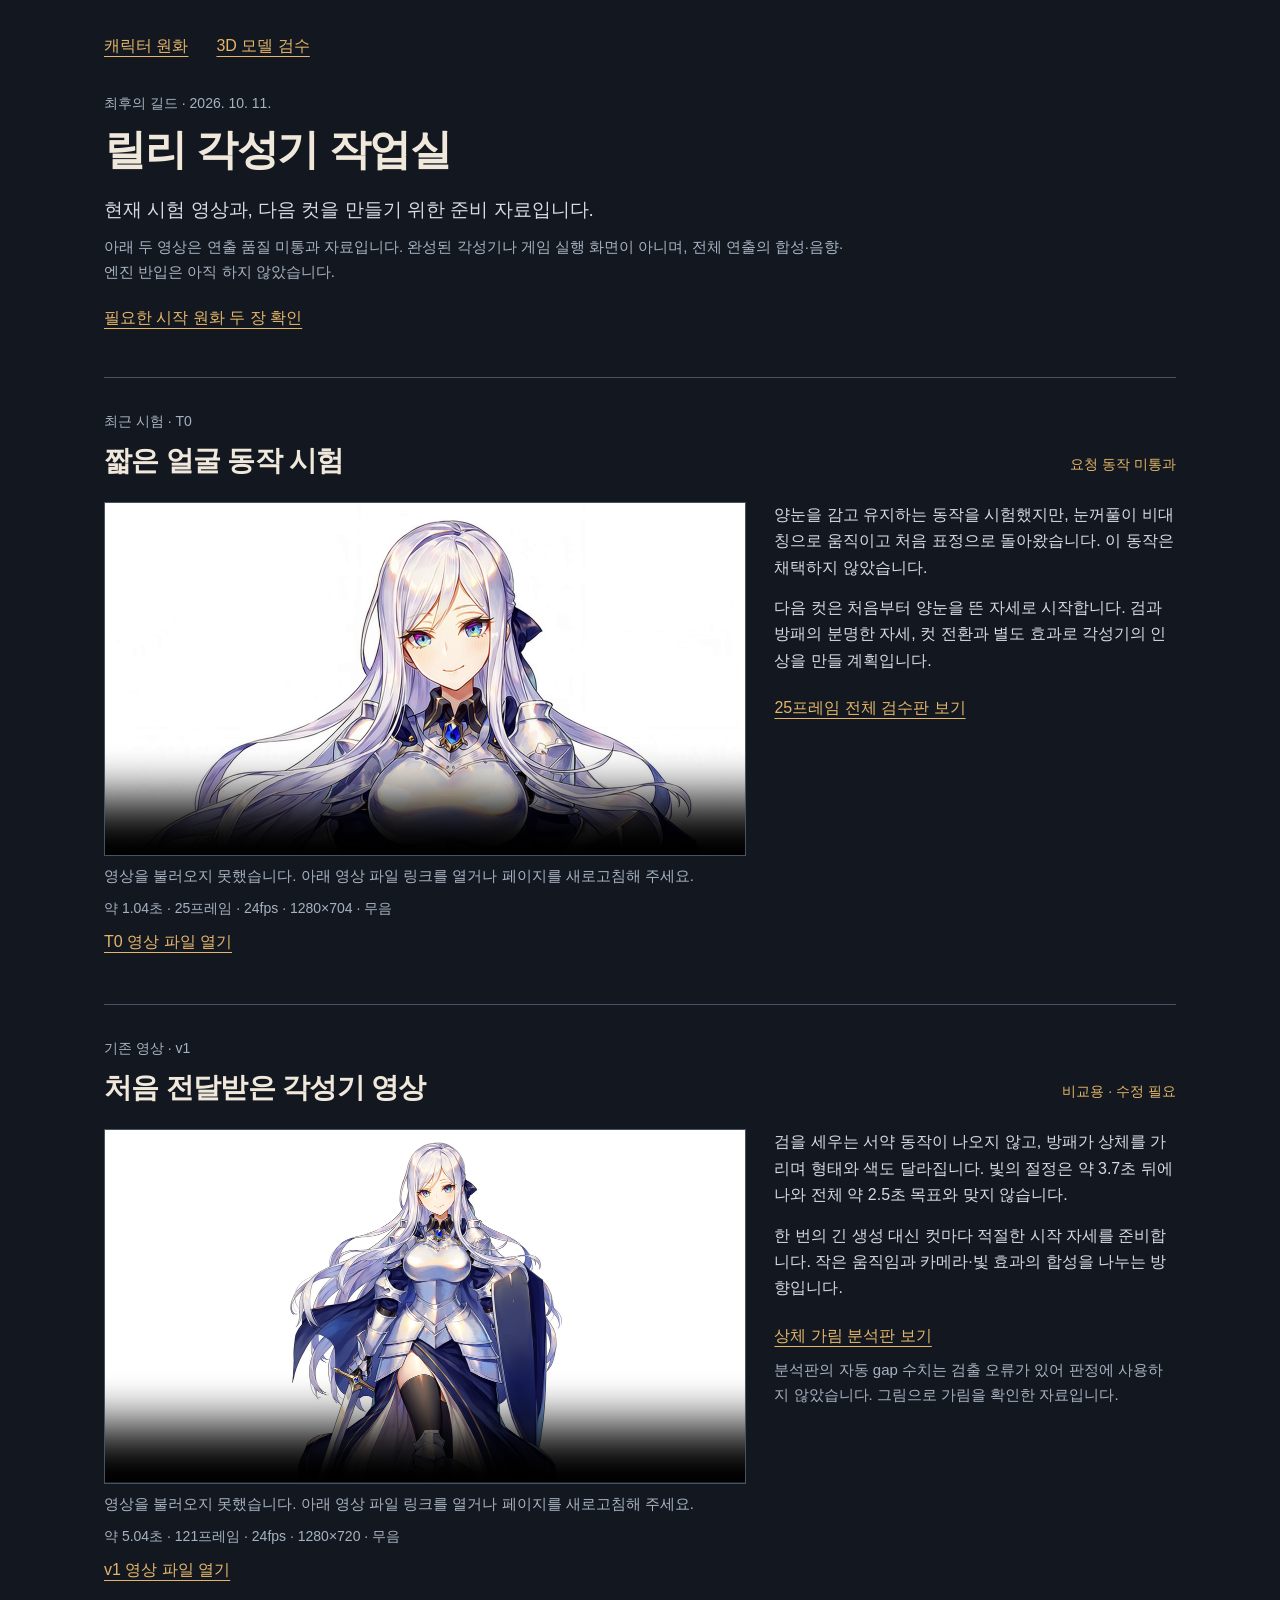
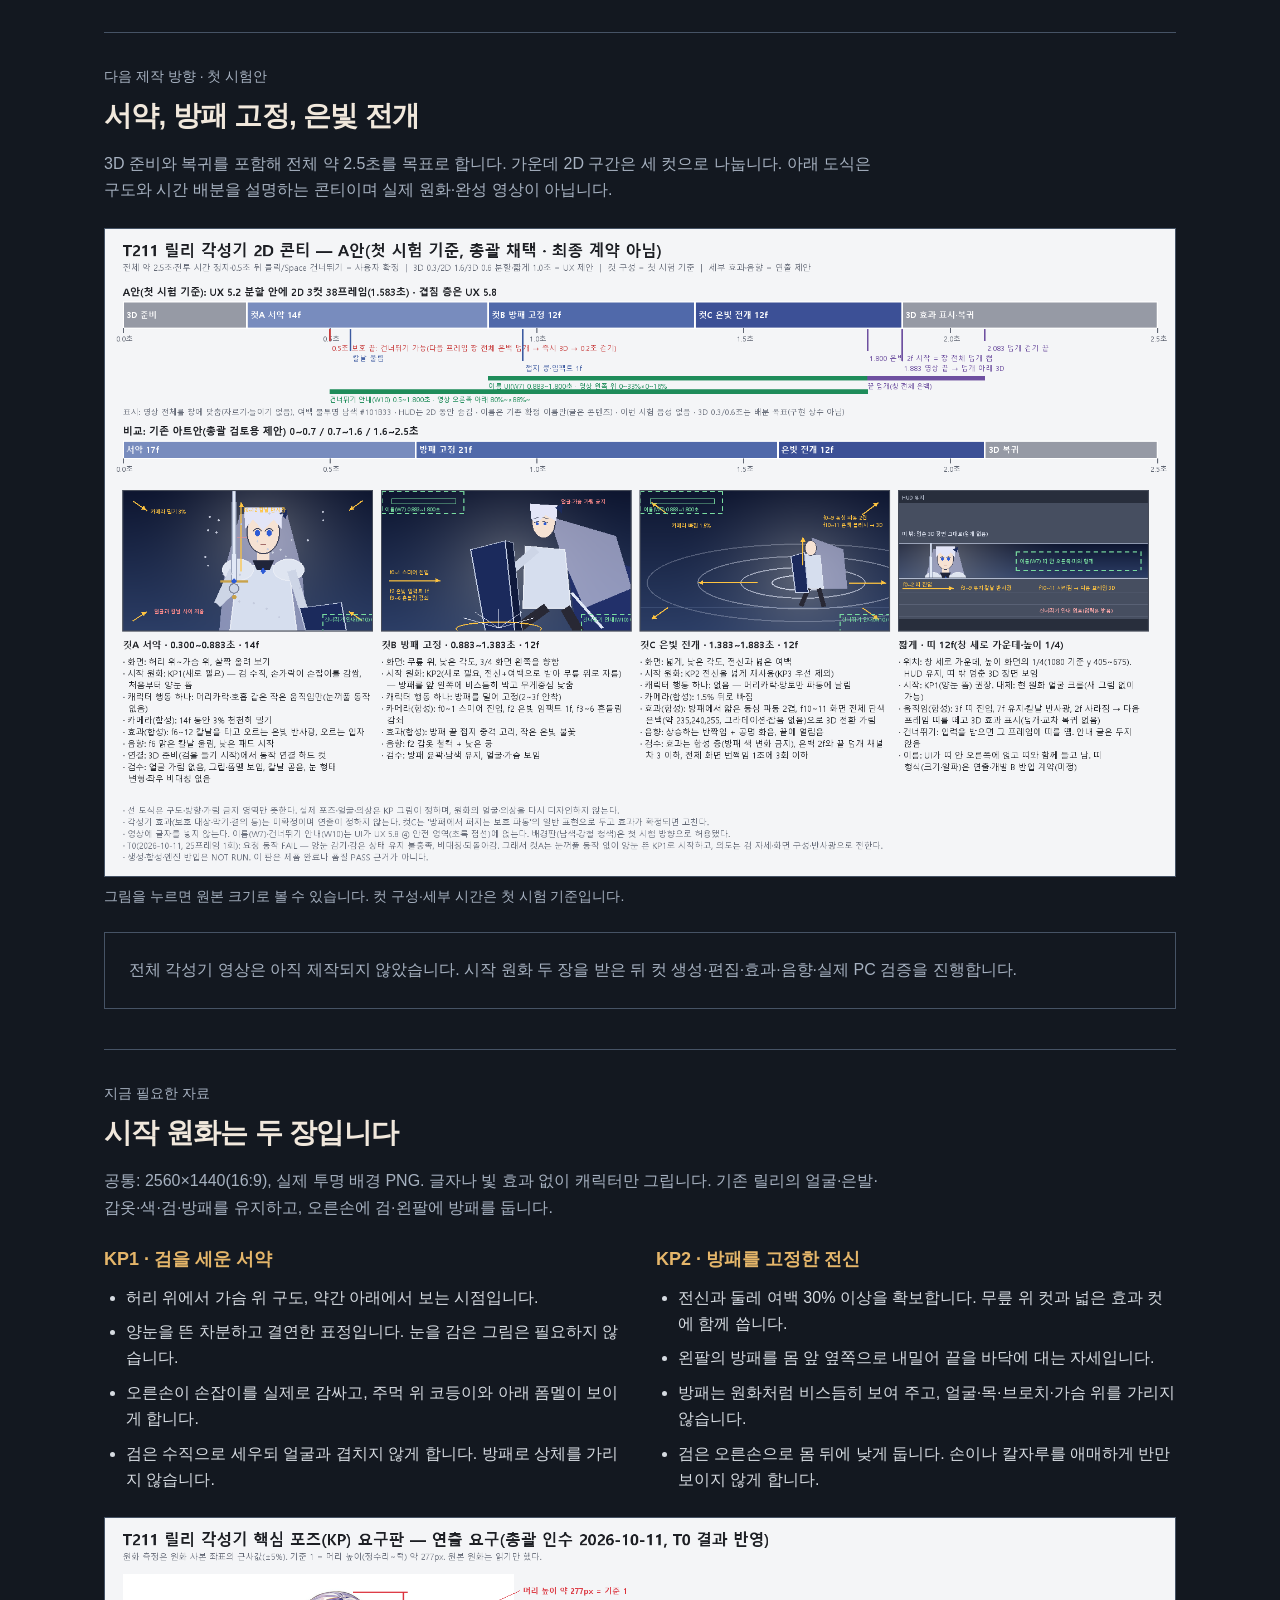
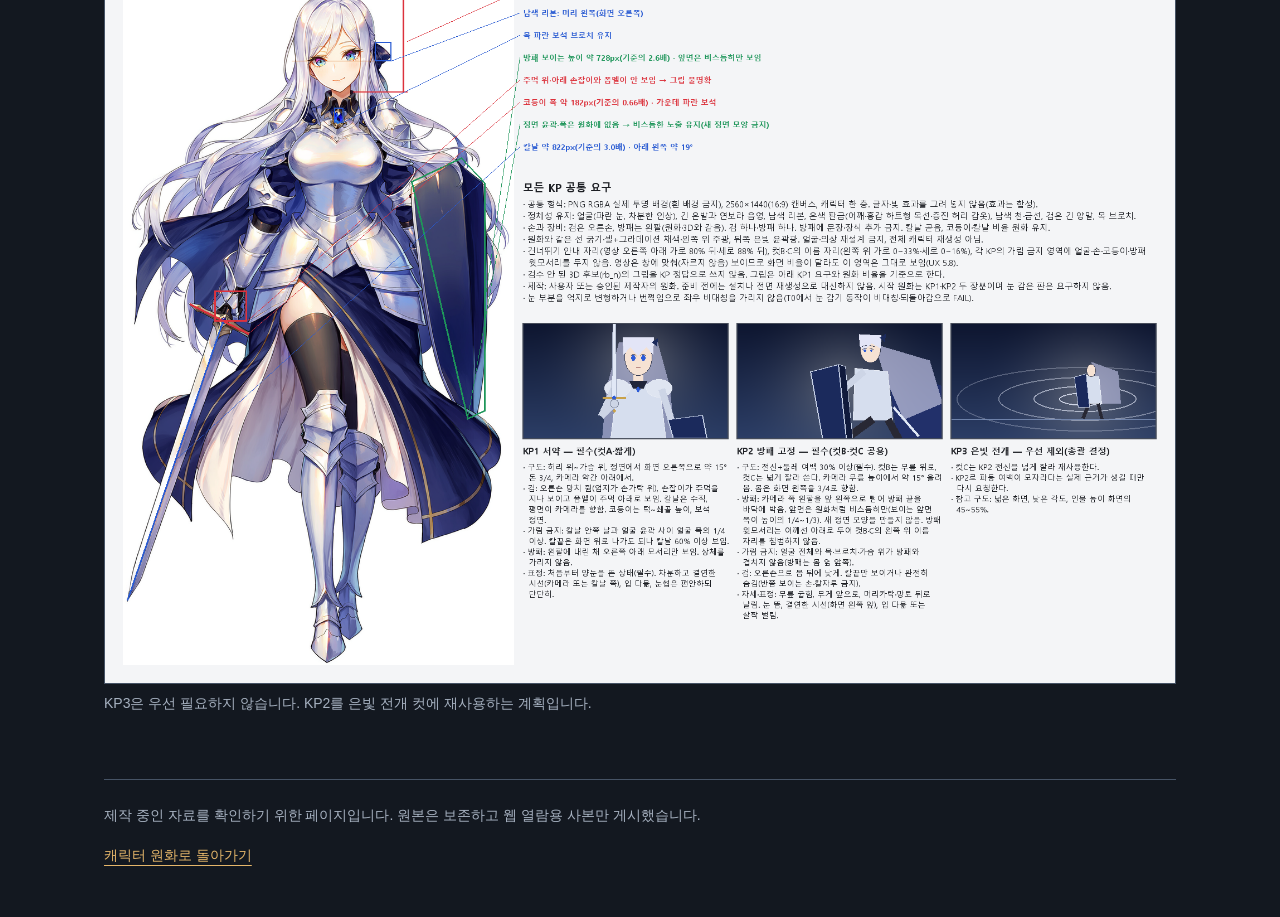
==== cinematics/index.html @ bfe026e0 "feat: 릴리 각성기 작업 영상과 제작 자료 공개" ====
<!doctype html>
<html lang="ko">
<head>
  <meta charset="utf-8">
  <meta name="viewport" content="width=device-width, initial-scale=1">
  <meta name="description" content="릴리 각성기 시험 영상, 3컷 콘티와 다음 제작에 필요한 원화 두 장을 확인합니다. 완성된 게임 연출은 아닙니다.">
  <meta name="theme-color" content="#131820">
  <title>릴리 각성기 작업실 | 최후의 길드</title>
  <link rel="icon" href="data:,">
  <link rel="stylesheet" href="../models/review.css">
  <link rel="stylesheet" href="cinematics.css">
  <script src="cinematics.js" defer></script>
</head>
<body>
  <a class="skip-link" href="#main">연출 작업물로 바로 가기</a>
  <div class="wrap">
    <header class="page-header">
      <nav class="page-nav" aria-label="갤러리 이동"><a href="../">캐릭터 원화</a><a href="../models/">3D 모델 검수</a></nav>
      <p class="eyebrow">최후의 길드 · 2026. 10. 11.</p>
      <h1>릴리 각성기 작업실</h1>
      <p class="intro">현재 시험 영상과, 다음 컷을 만들기 위한 준비 자료입니다.</p>
      <p class="note">아래 두 영상은 연출 품질 미통과 자료입니다. 완성된 각성기나 게임 실행 화면이 아니며, 전체 연출의 합성·음향·엔진 반입은 아직 하지 않았습니다.</p>
      <a class="section-link" href="#requirements">필요한 시작 원화 두 장 확인</a>
    </header>
    <main id="main">
      <section class="work-section" aria-labelledby="t0-title">
        <div class="section-heading"><div><p class="eyebrow">최근 시험 · T0</p><h2 id="t0-title">짧은 얼굴 동작 시험</h2></div><p class="status">요청 동작 미통과</p></div>
        <div class="video-row">
          <figure class="video-figure">
            <video controls playsinline preload="metadata" poster="media/t0-poster.png" src="media/t0.mp4" width="1280" height="704" aria-label="릴리 T0 얼굴 동작 시험 영상" aria-describedby="t0-description" tabindex="0"></video>
            <p class="media-status note" role="status">영상 정보를 불러오는 중입니다.</p>
            <figcaption>약 1.04초 · 25프레임 · 24fps · 1280×704 · 무음</figcaption>
            <a class="file-link" href="media/t0.mp4">T0 영상 파일 열기</a>
          </figure>
          <div class="video-notes" id="t0-description">
            <p>양눈을 감고 유지하는 동작을 시험했지만, 눈꺼풀이 비대칭으로 움직이고 처음 표정으로 돌아왔습니다. 이 동작은 채택하지 않았습니다.</p>
            <p>다음 컷은 처음부터 양눈을 뜬 자세로 시작합니다. 검과 방패의 분명한 자세, 컷 전환과 별도 효과로 각성기의 인상을 만들 계획입니다.</p>
            <a class="file-link" href="media/t0-frames.png">25프레임 전체 검수판 보기</a>
          </div>
        </div>
      </section>
      <section class="work-section" aria-labelledby="v1-title">
        <div class="section-heading"><div><p class="eyebrow">기존 영상 · v1</p><h2 id="v1-title">처음 전달받은 각성기 영상</h2></div><p class="status">비교용 · 수정 필요</p></div>
        <div class="video-row">
          <figure class="video-figure">
            <video controls playsinline preload="metadata" poster="media/v1-poster.png" src="media/v1.mp4" width="1280" height="720" aria-label="릴리 v1 각성기 비교 영상" aria-describedby="v1-description" tabindex="0"></video>
            <p class="media-status note" role="status">영상 정보를 불러오는 중입니다.</p>
            <figcaption>약 5.04초 · 121프레임 · 24fps · 1280×720 · 무음</figcaption>
            <a class="file-link" href="media/v1.mp4">v1 영상 파일 열기</a>
          </figure>
          <div class="video-notes" id="v1-description">
            <p>검을 세우는 서약 동작이 나오지 않고, 방패가 상체를 가리며 형태와 색도 달라집니다. 빛의 절정은 약 3.7초 뒤에 나와 전체 약 2.5초 목표와 맞지 않습니다.</p>
            <p>한 번의 긴 생성 대신 컷마다 적절한 시작 자세를 준비합니다. 작은 움직임과 카메라·빛 효과의 합성을 나누는 방향입니다.</p>
            <a class="file-link" href="media/v1-analysis.png">상체 가림 분석판 보기</a>
            <p class="note">분석판의 자동 gap 수치는 검출 오류가 있어 판정에 사용하지 않았습니다. 그림으로 가림을 확인한 자료입니다.</p>
          </div>
        </div>
      </section>
      <section class="work-section" aria-labelledby="storyboard-title">
        <p class="eyebrow">다음 제작 방향 · 첫 시험안</p><h2 id="storyboard-title">서약, 방패 고정, 은빛 전개</h2>
        <p class="description">3D 준비와 복귀를 포함해 전체 약 2.5초를 목표로 합니다. 가운데 2D 구간은 세 컷으로 나눕니다. 아래 도식은 구도와 시간 배분을 설명하는 콘티이며 실제 원화·완성 영상이 아닙니다.</p>
        <figure class="board-figure"><a class="render-link" href="media/storyboard.png" aria-label="릴리 각성기 콘티판 원본 크기로 보기"><img src="media/storyboard.png" width="1920" height="1162" alt="서약, 방패 고정, 은빛 전개와 3D 복귀의 시간 배분을 설명하는 콘티판" loading="lazy" decoding="async"><span class="image-status" role="status">콘티판을 불러오는 중입니다.</span></a><figcaption>그림을 누르면 원본 크기로 볼 수 있습니다. 컷 구성·세부 시간은 첫 시험 기준입니다.</figcaption></figure>
        <p class="empty-state">전체 각성기 영상은 아직 제작되지 않았습니다. 시작 원화 두 장을 받은 뒤 컷 생성·편집·효과·음향·실제 PC 검증을 진행합니다.</p>
      </section>
      <section class="work-section" id="requirements" aria-labelledby="requirements-title">
        <p class="eyebrow">지금 필요한 자료</p><h2 id="requirements-title">시작 원화는 두 장입니다</h2>
        <p class="description">공통: 2560×1440(16:9), 실제 투명 배경 PNG. 글자나 빛 효과 없이 캐릭터만 그립니다. 기존 릴리의 얼굴·은발·갑옷·색·검·방패를 유지하고, 오른손에 검·왼팔에 방패를 둡니다.</p>
        <div class="pose-requirements">
          <div><h3>KP1 · 검을 세운 서약</h3><ul><li>허리 위에서 가슴 위 구도, 약간 아래에서 보는 시점입니다.</li><li>양눈을 뜬 차분하고 결연한 표정입니다. 눈을 감은 그림은 필요하지 않습니다.</li><li>오른손이 손잡이를 실제로 감싸고, 주먹 위 코등이와 아래 폼멜이 보이게 합니다.</li><li>검은 수직으로 세우되 얼굴과 겹치지 않게 합니다. 방패로 상체를 가리지 않습니다.</li></ul></div>
          <div><h3>KP2 · 방패를 고정한 전신</h3><ul><li>전신과 둘레 여백 30% 이상을 확보합니다. 무릎 위 컷과 넓은 효과 컷에 함께 씁니다.</li><li>왼팔의 방패를 몸 앞 옆쪽으로 내밀어 끝을 바닥에 대는 자세입니다.</li><li>방패는 원화처럼 비스듬히 보여 주고, 얼굴·목·브로치·가슴 위를 가리지 않습니다.</li><li>검은 오른손으로 몸 뒤에 낮게 둡니다. 손이나 칼자루를 애매하게 반만 보이지 않게 합니다.</li></ul></div>
        </div>
        <figure class="board-figure"><a class="render-link" href="media/key-poses.png" aria-label="릴리 시작 원화 두 장의 요구판 원본 크기로 보기"><img src="media/key-poses.png" width="1920" height="1372" alt="릴리 원화의 얼굴과 장비 유지 기준, 서약 자세와 방패 고정 자세의 상세 제작 요구판" loading="lazy" decoding="async"><span class="image-status" role="status">원화 요구판을 불러오는 중입니다.</span></a><figcaption>KP3은 우선 필요하지 않습니다. KP2를 은빛 전개 컷에 재사용하는 계획입니다.</figcaption></figure>
      </section>
    </main>
    <footer><p>제작 중인 자료를 확인하기 위한 페이지입니다. 원본은 보존하고 웹 열람용 사본만 게시했습니다.</p><a href="../">캐릭터 원화로 돌아가기</a></footer>
  </div>
  <noscript><style>.image-status,.media-status{display:none!important}</style><p class="wrap">영상의 기본 재생 조작과 그림 링크는 자바스크립트 없이 사용할 수 있습니다.</p></noscript>
</body>
</html>
---- models/review.css ----
:root {
  color-scheme: dark;
  background: #131820;
  color: #d6dbe1;
  font: 16px/1.65 -apple-system, BlinkMacSystemFont, "Malgun Gothic", sans-serif;
  --muted: #a7b2c1;
  --accent: #e5b66a;
  --line: #465365;
}
* { box-sizing: border-box; }
body { margin: 0; }
[hidden] { display: none !important; }
a { color: var(--accent); text-underline-offset: 5px; }
a:hover { color: #f6d5a2; }
a:focus-visible, button:focus-visible {
  outline: 3px solid var(--accent);
  outline-offset: 5px;
}
.wrap { max-width: 1120px; margin: 0 auto; padding: 24px 24px 40px; }
.skip-link { position: absolute; left: 16px; top: -100px; padding: 10px 16px; background: #131820; z-index: 1; }
.skip-link:focus { top: 12px; }
.back-link { display: inline-flex; min-height: 44px; align-items: center; margin-bottom: 28px; }
.page-header { padding-bottom: 36px; }
h1, h2, h3, p, figure { margin: 0; }
h1 { color: #f1e8dc; font-size: clamp(30px, 4vw, 42px); line-height: 1.3; letter-spacing: -.03em; }
h2 { color: #f1e8dc; font-size: clamp(23px, 3vw, 28px); line-height: 1.4; letter-spacing: -.025em; }
h3 { color: #e5b66a; font-size: 18px; font-weight: 600; }
.eyebrow { color: var(--muted); font-size: 14px; margin-bottom: 8px; }
.intro { margin-top: 16px; font-size: 19px; }
.note { color: var(--muted); font-size: 15px; }
.page-header .note { max-width: 740px; margin-top: 10px; }
.blade-section { border-top: 1px solid var(--line); padding: 32px 0 42px; }
.section-heading { display: flex; justify-content: space-between; align-items: flex-end; gap: 16px; }
.status { color: var(--accent); font-size: 14px; padding-bottom: 4px; }
.description { color: var(--muted); max-width: 780px; margin-top: 16px; }
.view-controls { display: flex; flex-wrap: wrap; gap: 8px; margin: 22px 0; }
.view-controls button {
  min-height: 44px;
  min-width: 70px;
  padding: 8px 18px;
  border: 1px solid #657285;
  border-radius: 3px;
  background: transparent;
  color: #d6dbe1;
  font: inherit;
  cursor: pointer;
}
.view-controls button:hover { border-color: var(--accent); }
.view-controls button[aria-pressed="true"] { background: var(--accent); border-color: var(--accent); color: #131820; font-weight: 700; }
.comparison { display: grid; grid-template-columns: repeat(2, minmax(0, 1fr)); gap: 22px; }
.model-figure figcaption { display: flex; justify-content: space-between; align-items: baseline; gap: 12px; margin-bottom: 10px; }
.model-figure figcaption > span { color: var(--muted); font-size: 14px; }
.render-link { position: relative; display: block; background: #1b222c; border: 1px solid var(--line); }
.render-link:hover { border-color: var(--accent); }
.render-link img { display: block; width: 100%; height: auto; }
.blade-render { aspect-ratio: 950 / 750; }
.blade-render img { aspect-ratio: 950 / 750; object-fit: contain; }
.image-status { position: absolute; inset: 0; display: flex; justify-content: center; align-items: center; padding: 24px; background: #1b222c; color: var(--muted); font-size: 15px; text-align: center; }
.image-link-hint, .detail-figure figcaption { color: var(--muted); font-size: 14px; margin-top: 9px; }
.finding { max-width: 820px; margin-top: 24px; }
.empty-state { padding: 24px; border: 1px solid var(--line); color: var(--muted); }
.issue-section { display: grid; grid-template-columns: 1.1fr 1fr; gap: 56px; align-items: center; border-top: 1px solid var(--line); padding: 40px 0; }
.issue-copy > p:not(.eyebrow) { margin-top: 18px; }
.detail-render { padding: 28px; }
.detail-render img { max-width: 340px; margin: 0 auto; }
footer { border-top: 1px solid var(--line); padding-top: 24px; color: var(--muted); font-size: 14px; }
footer a { display: inline-flex; align-items: center; min-height: 44px; margin-top: 6px; }
@media (max-width: 760px) {
  .section-heading { display: block; }
  .status { margin-top: 10px; }
  .issue-section { gap: 24px; }
  .model-figure figcaption { display: block; }
}
@media (max-width: 560px) {
  .wrap { padding: 16px 18px 28px; }
  .back-link { margin-bottom: 22px; }
  .page-header { padding-bottom: 28px; }
  .comparison, .issue-section { grid-template-columns: minmax(0, 1fr); }
  .comparison { gap: 26px; }
  .model-figure figcaption { display: flex; }
  .view-controls { gap: 6px; }
  .view-controls button { min-width: 60px; padding: 8px 15px; }
  .issue-section { padding: 30px 0; }
  .detail-render { padding: 24px; }
}
---- cinematics/cinematics.css ----
.page-nav { display: flex; flex-wrap: wrap; gap: 8px 28px; margin-bottom: 24px; }
.page-nav a, .section-link, .file-link { display: inline-flex; align-items: center; min-height: 44px; }
.section-link { margin-top: 12px; }
.work-section { border-top: 1px solid var(--line); padding: 32px 0 40px; scroll-margin-top: 24px; }
.video-row { display: grid; grid-template-columns: minmax(0, 1.6fr) minmax(0, 1fr); gap: 28px; align-items: start; margin-top: 22px; }
.video-figure video { display: block; width: 100%; height: auto; background: #1b222c; border: 1px solid var(--line); }
video:focus-visible { outline: 3px solid var(--accent); outline-offset: 5px; }
.media-status { min-height: 25px; margin-top: 8px; }
.video-figure figcaption, .board-figure figcaption { color: var(--muted); font-size: 14px; margin-top: 8px; }
.video-notes p + p { margin-top: 14px; }
.video-notes .file-link { margin-top: 12px; }
.board-figure { margin: 24px 0; }
.board-figure .render-link { min-height: 160px; }
.pose-requirements { display: grid; grid-template-columns: repeat(2, minmax(0, 1fr)); gap: 32px; margin-top: 24px; }
.pose-requirements ul { padding-left: 22px; margin: 10px 0 0; }
.pose-requirements li + li { margin-top: 8px; }
@media (max-width: 760px) {
  .video-row, .pose-requirements { grid-template-columns: minmax(0, 1fr); gap: 20px; }
  .work-section { padding: 28px 0 32px; }
  .page-nav { column-gap: 22px; }
}
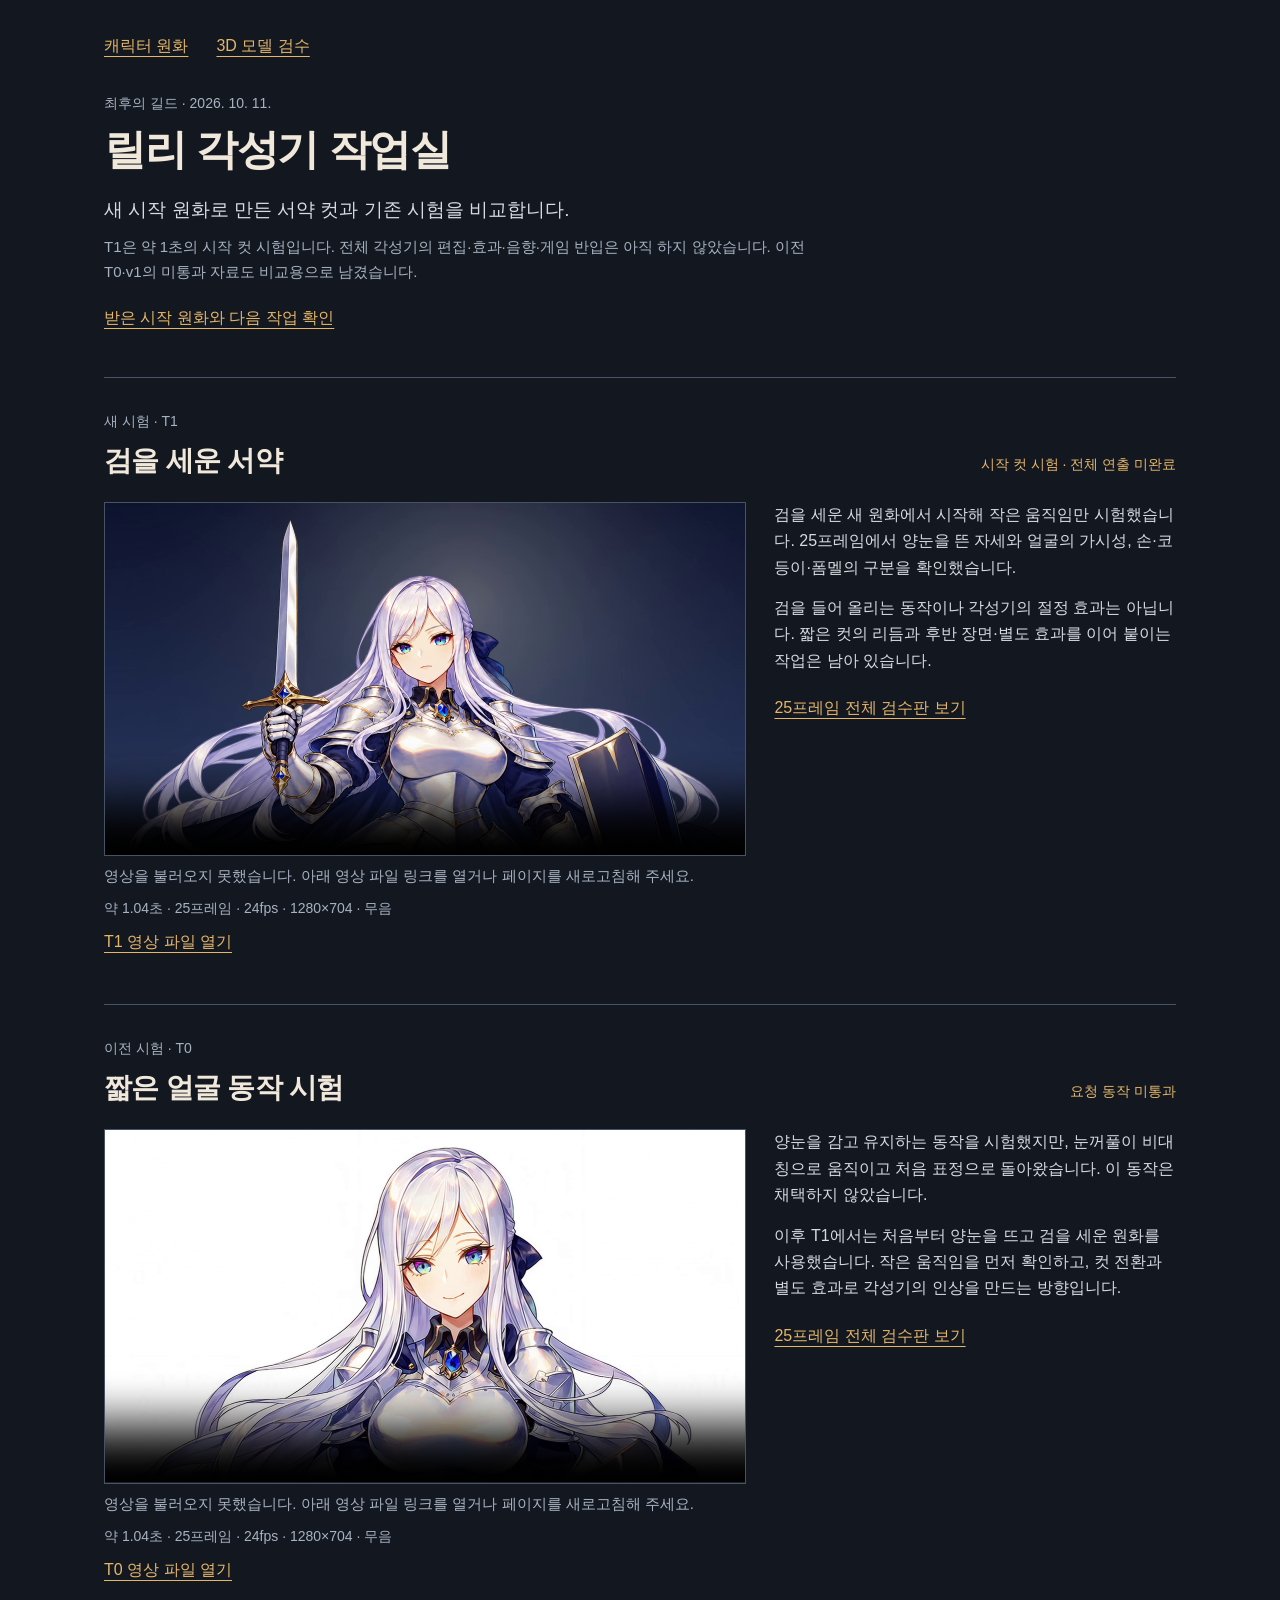
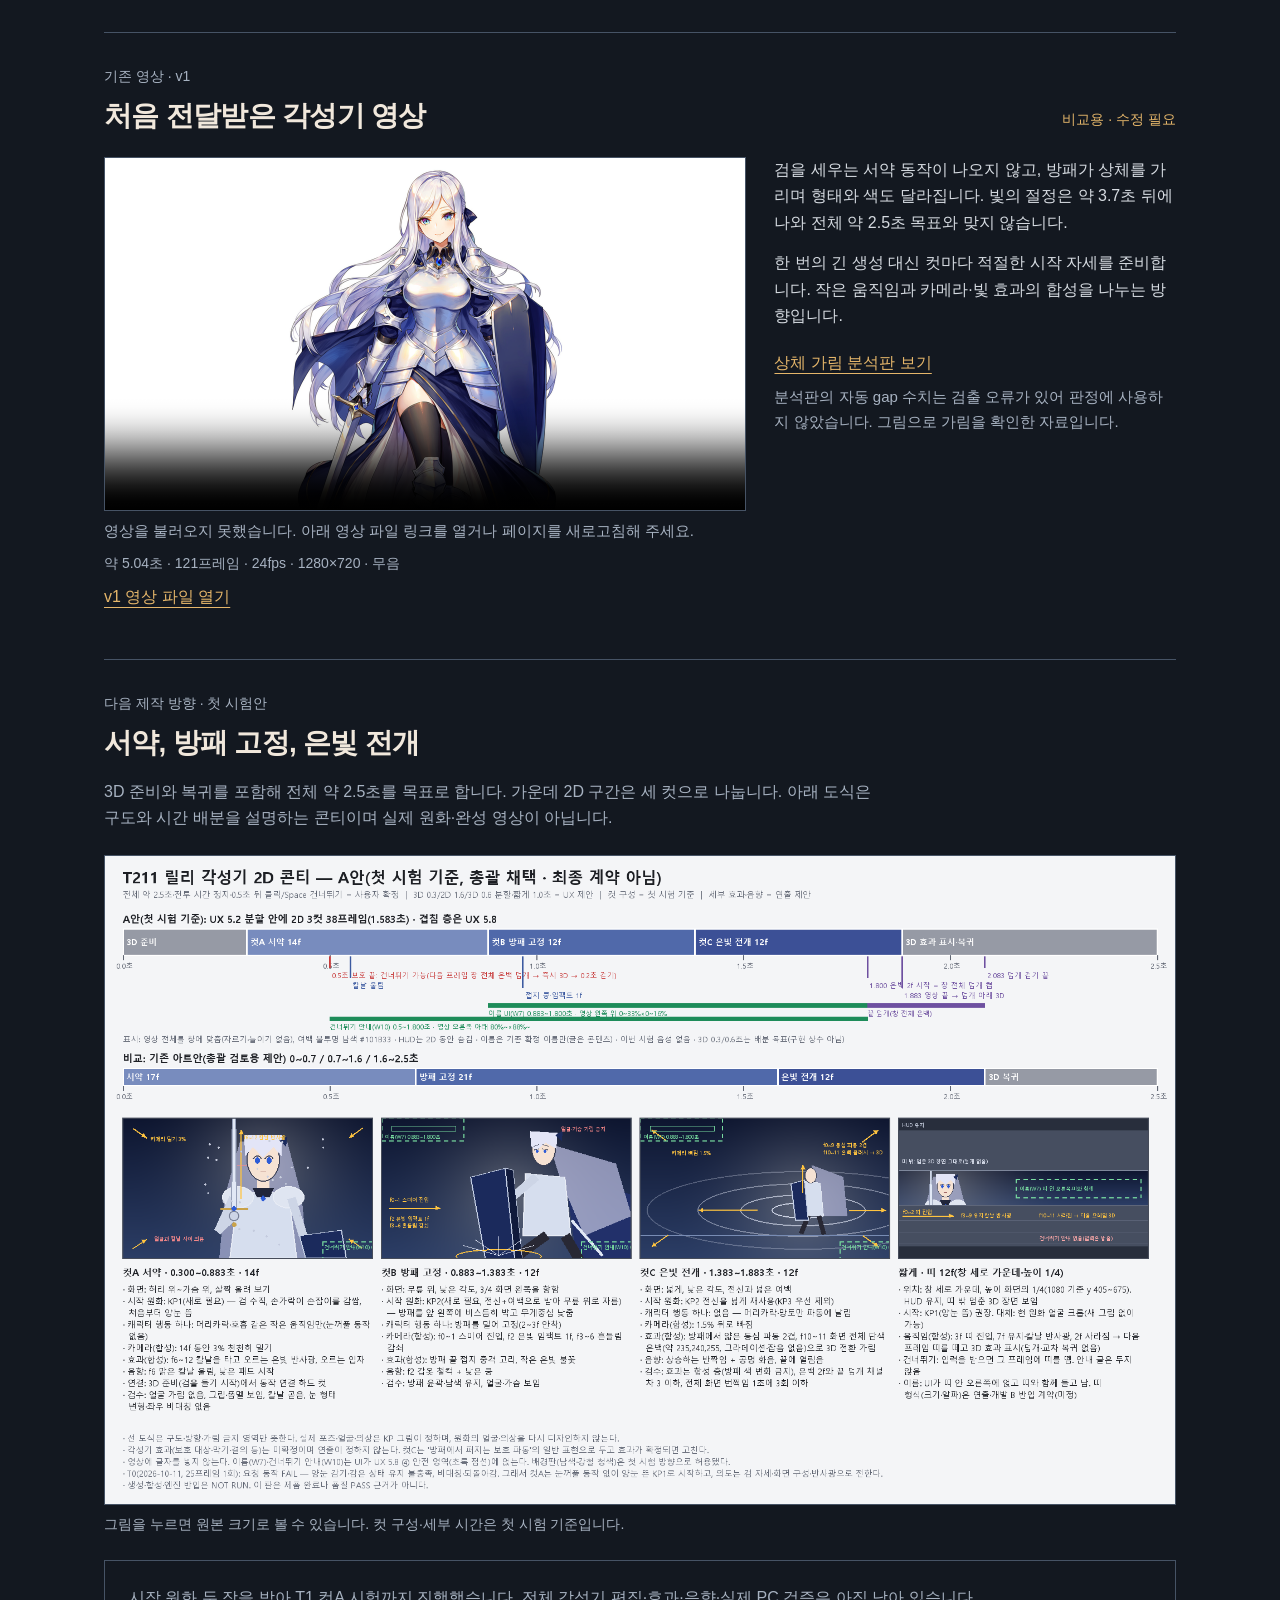
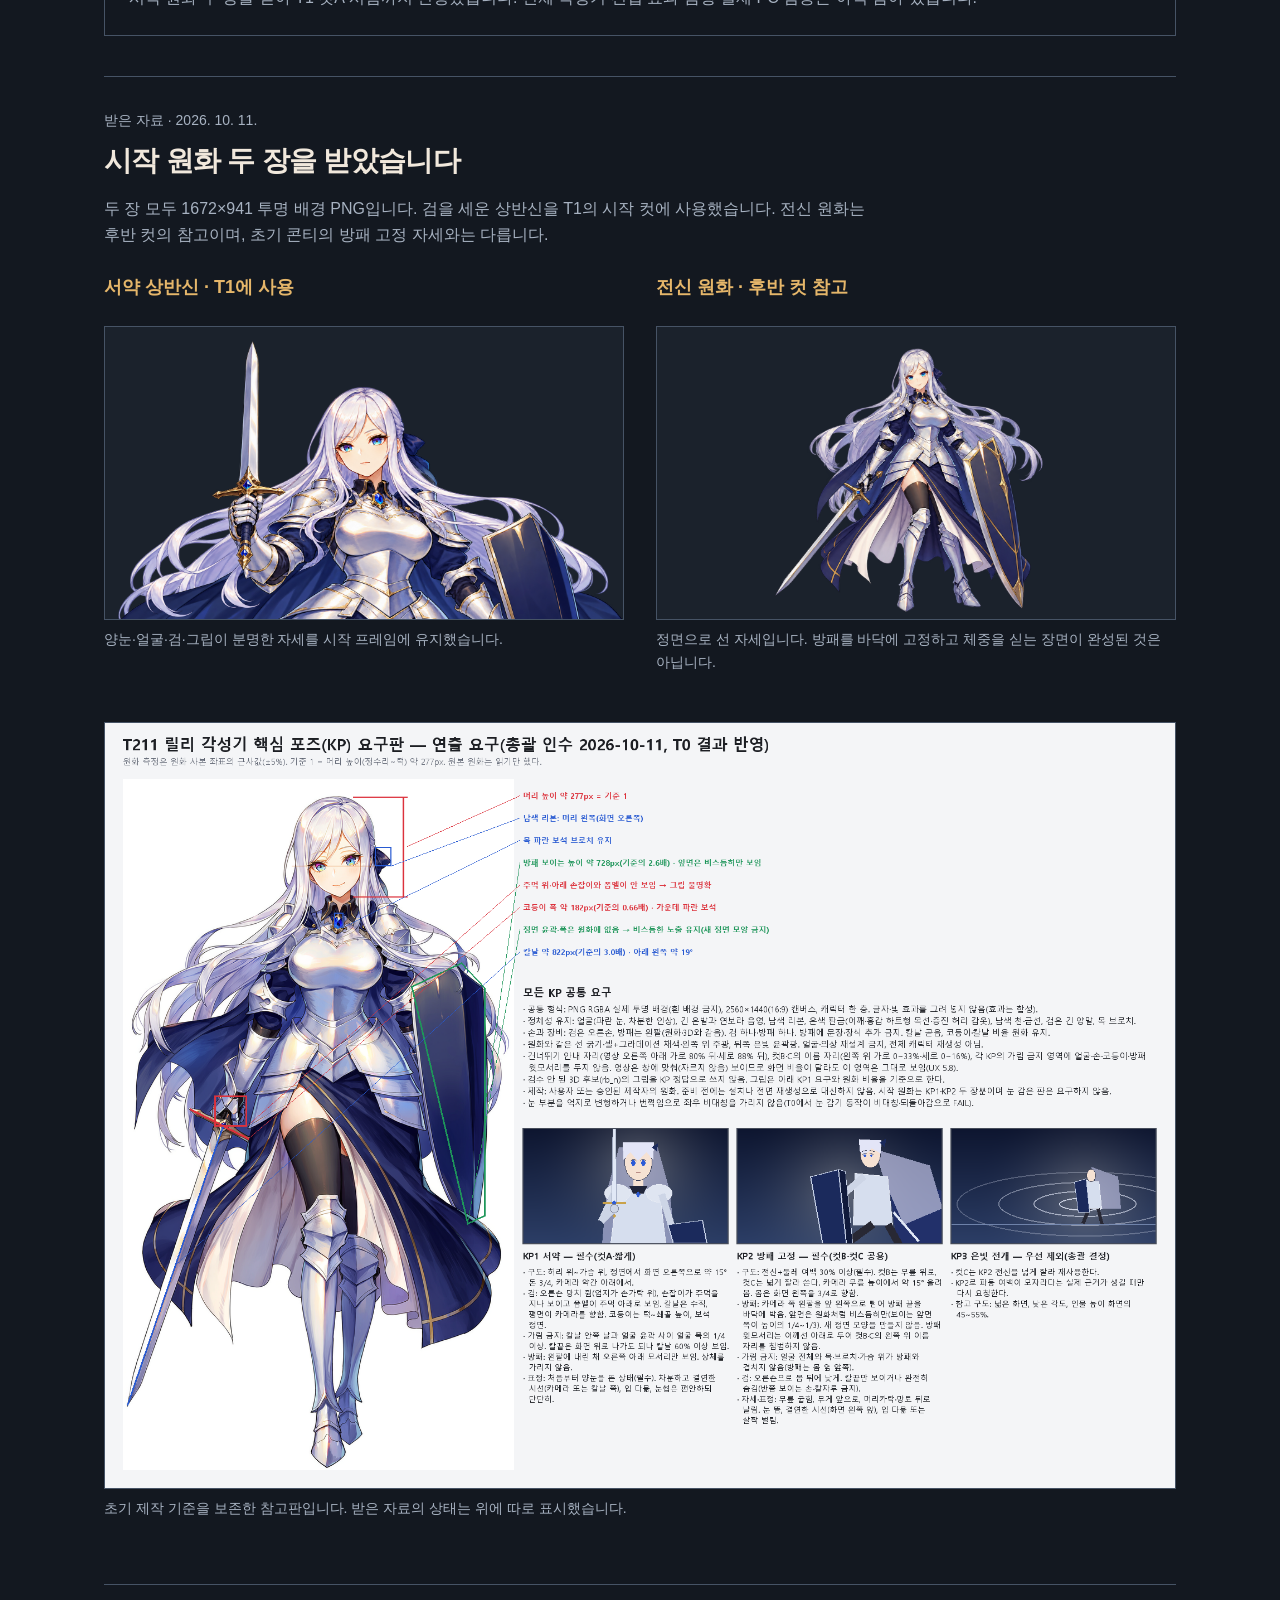
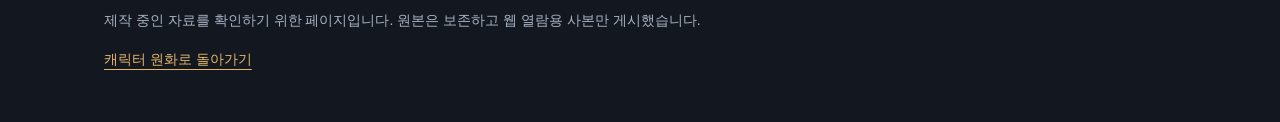
==== commit 237422ab: "feat: 릴리 서약 컷 시험과 수신 원화 공개" ====
--- a/cinematics/index.html
+++ b/cinematics/index.html
@@ -3,7 +3,7 @@
 <head>
   <meta charset="utf-8">
   <meta name="viewport" content="width=device-width, initial-scale=1">
-  <meta name="description" content="릴리 각성기 시험 영상, 3컷 콘티와 다음 제작에 필요한 원화 두 장을 확인합니다. 완성된 게임 연출은 아닙니다.">
+  <meta name="description" content="새 시작 원화로 만든 릴리 서약 컷 T1과 기존 시험 영상을 비교합니다. 전체 각성기는 아직 제작 중입니다.">
   <meta name="theme-color" content="#131820">
   <title>릴리 각성기 작업실 | 최후의 길드</title>
   <link rel="icon" href="data:,">
@@ -18,13 +18,29 @@
       <nav class="page-nav" aria-label="갤러리 이동"><a href="../">캐릭터 원화</a><a href="../models/">3D 모델 검수</a></nav>
       <p class="eyebrow">최후의 길드 · 2026. 10. 11.</p>
       <h1>릴리 각성기 작업실</h1>
-      <p class="intro">현재 시험 영상과, 다음 컷을 만들기 위한 준비 자료입니다.</p>
-      <p class="note">아래 두 영상은 연출 품질 미통과 자료입니다. 완성된 각성기나 게임 실행 화면이 아니며, 전체 연출의 합성·음향·엔진 반입은 아직 하지 않았습니다.</p>
-      <a class="section-link" href="#requirements">필요한 시작 원화 두 장 확인</a>
+      <p class="intro">새 시작 원화로 만든 서약 컷과 기존 시험을 비교합니다.</p>
+      <p class="note">T1은 약 1초의 시작 컷 시험입니다. 전체 각성기의 편집·효과·음향·게임 반입은 아직 하지 않았습니다. 이전 T0·v1의 미통과 자료도 비교용으로 남겼습니다.</p>
+      <a class="section-link" href="#requirements">받은 시작 원화와 다음 작업 확인</a>
     </header>
     <main id="main">
+      <section class="work-section" aria-labelledby="t1-title">
+        <div class="section-heading"><div><p class="eyebrow">새 시험 · T1</p><h2 id="t1-title">검을 세운 서약</h2></div><p class="status">시작 컷 시험 · 전체 연출 미완료</p></div>
+        <div class="video-row">
+          <figure class="video-figure">
+            <video controls playsinline preload="metadata" poster="media/t1-poster.png" src="media/t1.mp4" width="1280" height="704" aria-label="릴리 T1 서약 컷 시험 영상" aria-describedby="t1-description" tabindex="0"></video>
+            <p class="media-status note" role="status">영상 정보를 불러오는 중입니다.</p>
+            <figcaption>약 1.04초 · 25프레임 · 24fps · 1280×704 · 무음</figcaption>
+            <a class="file-link" href="media/t1.mp4">T1 영상 파일 열기</a>
+          </figure>
+          <div class="video-notes" id="t1-description">
+            <p>검을 세운 새 원화에서 시작해 작은 움직임만 시험했습니다. 25프레임에서 양눈을 뜬 자세와 얼굴의 가시성, 손·코등이·폼멜의 구분을 확인했습니다.</p>
+            <p>검을 들어 올리는 동작이나 각성기의 절정 효과는 아닙니다. 짧은 컷의 리듬과 후반 장면·별도 효과를 이어 붙이는 작업은 남아 있습니다.</p>
+            <a class="file-link" href="media/t1-frames.png">25프레임 전체 검수판 보기</a>
+          </div>
+        </div>
+      </section>
       <section class="work-section" aria-labelledby="t0-title">
-        <div class="section-heading"><div><p class="eyebrow">최근 시험 · T0</p><h2 id="t0-title">짧은 얼굴 동작 시험</h2></div><p class="status">요청 동작 미통과</p></div>
+        <div class="section-heading"><div><p class="eyebrow">이전 시험 · T0</p><h2 id="t0-title">짧은 얼굴 동작 시험</h2></div><p class="status">요청 동작 미통과</p></div>
         <div class="video-row">
           <figure class="video-figure">
             <video controls playsinline preload="metadata" poster="media/t0-poster.png" src="media/t0.mp4" width="1280" height="704" aria-label="릴리 T0 얼굴 동작 시험 영상" aria-describedby="t0-description" tabindex="0"></video>
@@ -34,7 +50,7 @@
           </figure>
           <div class="video-notes" id="t0-description">
             <p>양눈을 감고 유지하는 동작을 시험했지만, 눈꺼풀이 비대칭으로 움직이고 처음 표정으로 돌아왔습니다. 이 동작은 채택하지 않았습니다.</p>
-            <p>다음 컷은 처음부터 양눈을 뜬 자세로 시작합니다. 검과 방패의 분명한 자세, 컷 전환과 별도 효과로 각성기의 인상을 만들 계획입니다.</p>
+            <p>이후 T1에서는 처음부터 양눈을 뜨고 검을 세운 원화를 사용했습니다. 작은 움직임을 먼저 확인하고, 컷 전환과 별도 효과로 각성기의 인상을 만드는 방향입니다.</p>
             <a class="file-link" href="media/t0-frames.png">25프레임 전체 검수판 보기</a>
           </div>
         </div>
@@ -60,16 +76,16 @@
         <p class="eyebrow">다음 제작 방향 · 첫 시험안</p><h2 id="storyboard-title">서약, 방패 고정, 은빛 전개</h2>
         <p class="description">3D 준비와 복귀를 포함해 전체 약 2.5초를 목표로 합니다. 가운데 2D 구간은 세 컷으로 나눕니다. 아래 도식은 구도와 시간 배분을 설명하는 콘티이며 실제 원화·완성 영상이 아닙니다.</p>
         <figure class="board-figure"><a class="render-link" href="media/storyboard.png" aria-label="릴리 각성기 콘티판 원본 크기로 보기"><img src="media/storyboard.png" width="1920" height="1162" alt="서약, 방패 고정, 은빛 전개와 3D 복귀의 시간 배분을 설명하는 콘티판" loading="lazy" decoding="async"><span class="image-status" role="status">콘티판을 불러오는 중입니다.</span></a><figcaption>그림을 누르면 원본 크기로 볼 수 있습니다. 컷 구성·세부 시간은 첫 시험 기준입니다.</figcaption></figure>
-        <p class="empty-state">전체 각성기 영상은 아직 제작되지 않았습니다. 시작 원화 두 장을 받은 뒤 컷 생성·편집·효과·음향·실제 PC 검증을 진행합니다.</p>
+        <p class="empty-state">시작 원화 두 장을 받아 T1 컷A 시험까지 진행했습니다. 전체 각성기 편집·효과·음향·실제 PC 검증은 아직 남아 있습니다.</p>
       </section>
       <section class="work-section" id="requirements" aria-labelledby="requirements-title">
-        <p class="eyebrow">지금 필요한 자료</p><h2 id="requirements-title">시작 원화는 두 장입니다</h2>
-        <p class="description">공통: 2560×1440(16:9), 실제 투명 배경 PNG. 글자나 빛 효과 없이 캐릭터만 그립니다. 기존 릴리의 얼굴·은발·갑옷·색·검·방패를 유지하고, 오른손에 검·왼팔에 방패를 둡니다.</p>
+        <p class="eyebrow">받은 자료 · 2026. 10. 11.</p><h2 id="requirements-title">시작 원화 두 장을 받았습니다</h2>
+        <p class="description">두 장 모두 1672×941 투명 배경 PNG입니다. 검을 세운 상반신을 T1의 시작 컷에 사용했습니다. 전신 원화는 후반 컷의 참고이며, 초기 콘티의 방패 고정 자세와는 다릅니다.</p>
         <div class="pose-requirements">
-          <div><h3>KP1 · 검을 세운 서약</h3><ul><li>허리 위에서 가슴 위 구도, 약간 아래에서 보는 시점입니다.</li><li>양눈을 뜬 차분하고 결연한 표정입니다. 눈을 감은 그림은 필요하지 않습니다.</li><li>오른손이 손잡이를 실제로 감싸고, 주먹 위 코등이와 아래 폼멜이 보이게 합니다.</li><li>검은 수직으로 세우되 얼굴과 겹치지 않게 합니다. 방패로 상체를 가리지 않습니다.</li></ul></div>
-          <div><h3>KP2 · 방패를 고정한 전신</h3><ul><li>전신과 둘레 여백 30% 이상을 확보합니다. 무릎 위 컷과 넓은 효과 컷에 함께 씁니다.</li><li>왼팔의 방패를 몸 앞 옆쪽으로 내밀어 끝을 바닥에 대는 자세입니다.</li><li>방패는 원화처럼 비스듬히 보여 주고, 얼굴·목·브로치·가슴 위를 가리지 않습니다.</li><li>검은 오른손으로 몸 뒤에 낮게 둡니다. 손이나 칼자루를 애매하게 반만 보이지 않게 합니다.</li></ul></div>
+          <div><h3>서약 상반신 · T1에 사용</h3><figure class="board-figure"><a class="render-link" href="media/kp1-received.png" aria-label="받은 릴리 서약 상반신 원화 크게 보기"><img src="media/kp1-received.png" width="1672" height="941" alt="양눈을 뜨고 얼굴 옆에 검을 수직으로 세운 릴리 상반신" loading="lazy" decoding="async"><span class="image-status" role="status">서약 원화를 불러오는 중입니다.</span></a><figcaption>양눈·얼굴·검·그립이 분명한 자세를 시작 프레임에 유지했습니다.</figcaption></figure></div>
+          <div><h3>전신 원화 · 후반 컷 참고</h3><figure class="board-figure"><a class="render-link" href="media/full-body-received.png" aria-label="받은 릴리 전신 원화 크게 보기"><img src="media/full-body-received.png" width="1672" height="941" alt="검과 방패를 낮게 들고 정면으로 선 릴리 전신" loading="lazy" decoding="async"><span class="image-status" role="status">전신 원화를 불러오는 중입니다.</span></a><figcaption>정면으로 선 자세입니다. 방패를 바닥에 고정하고 체중을 싣는 장면이 완성된 것은 아닙니다.</figcaption></figure></div>
         </div>
-        <figure class="board-figure"><a class="render-link" href="media/key-poses.png" aria-label="릴리 시작 원화 두 장의 요구판 원본 크기로 보기"><img src="media/key-poses.png" width="1920" height="1372" alt="릴리 원화의 얼굴과 장비 유지 기준, 서약 자세와 방패 고정 자세의 상세 제작 요구판" loading="lazy" decoding="async"><span class="image-status" role="status">원화 요구판을 불러오는 중입니다.</span></a><figcaption>KP3은 우선 필요하지 않습니다. KP2를 은빛 전개 컷에 재사용하는 계획입니다.</figcaption></figure>
+        <figure class="board-figure"><a class="render-link" href="media/key-poses.png" aria-label="초기 시작 원화 요구판 원본 크기로 보기"><img src="media/key-poses.png" width="1920" height="1372" alt="초기 콘티의 서약 자세와 방패 고정 자세를 설명하는 참고 요구판" loading="lazy" decoding="async"><span class="image-status" role="status">초기 원화 요구판을 불러오는 중입니다.</span></a><figcaption>초기 제작 기준을 보존한 참고판입니다. 받은 자료의 상태는 위에 따로 표시했습니다.</figcaption></figure>
       </section>
     </main>
     <footer><p>제작 중인 자료를 확인하기 위한 페이지입니다. 원본은 보존하고 웹 열람용 사본만 게시했습니다.</p><a href="../">캐릭터 원화로 돌아가기</a></footer>
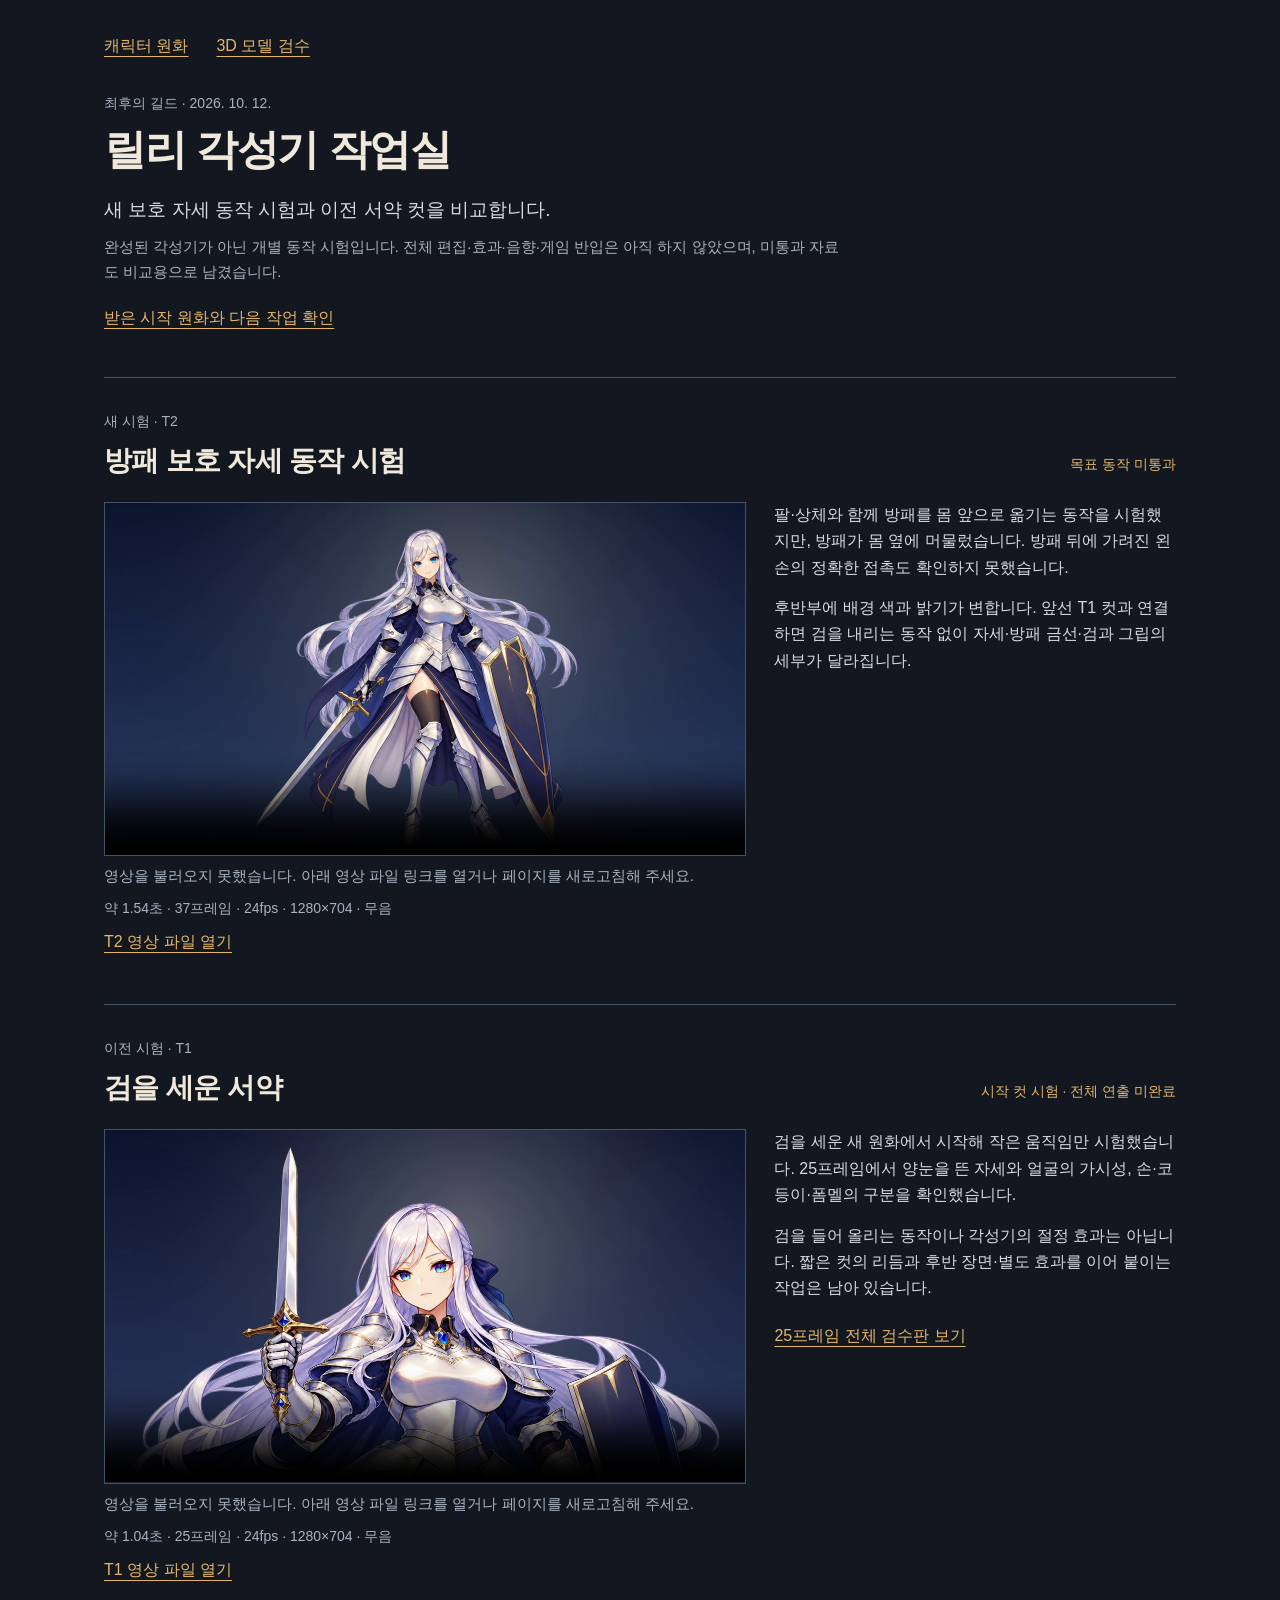
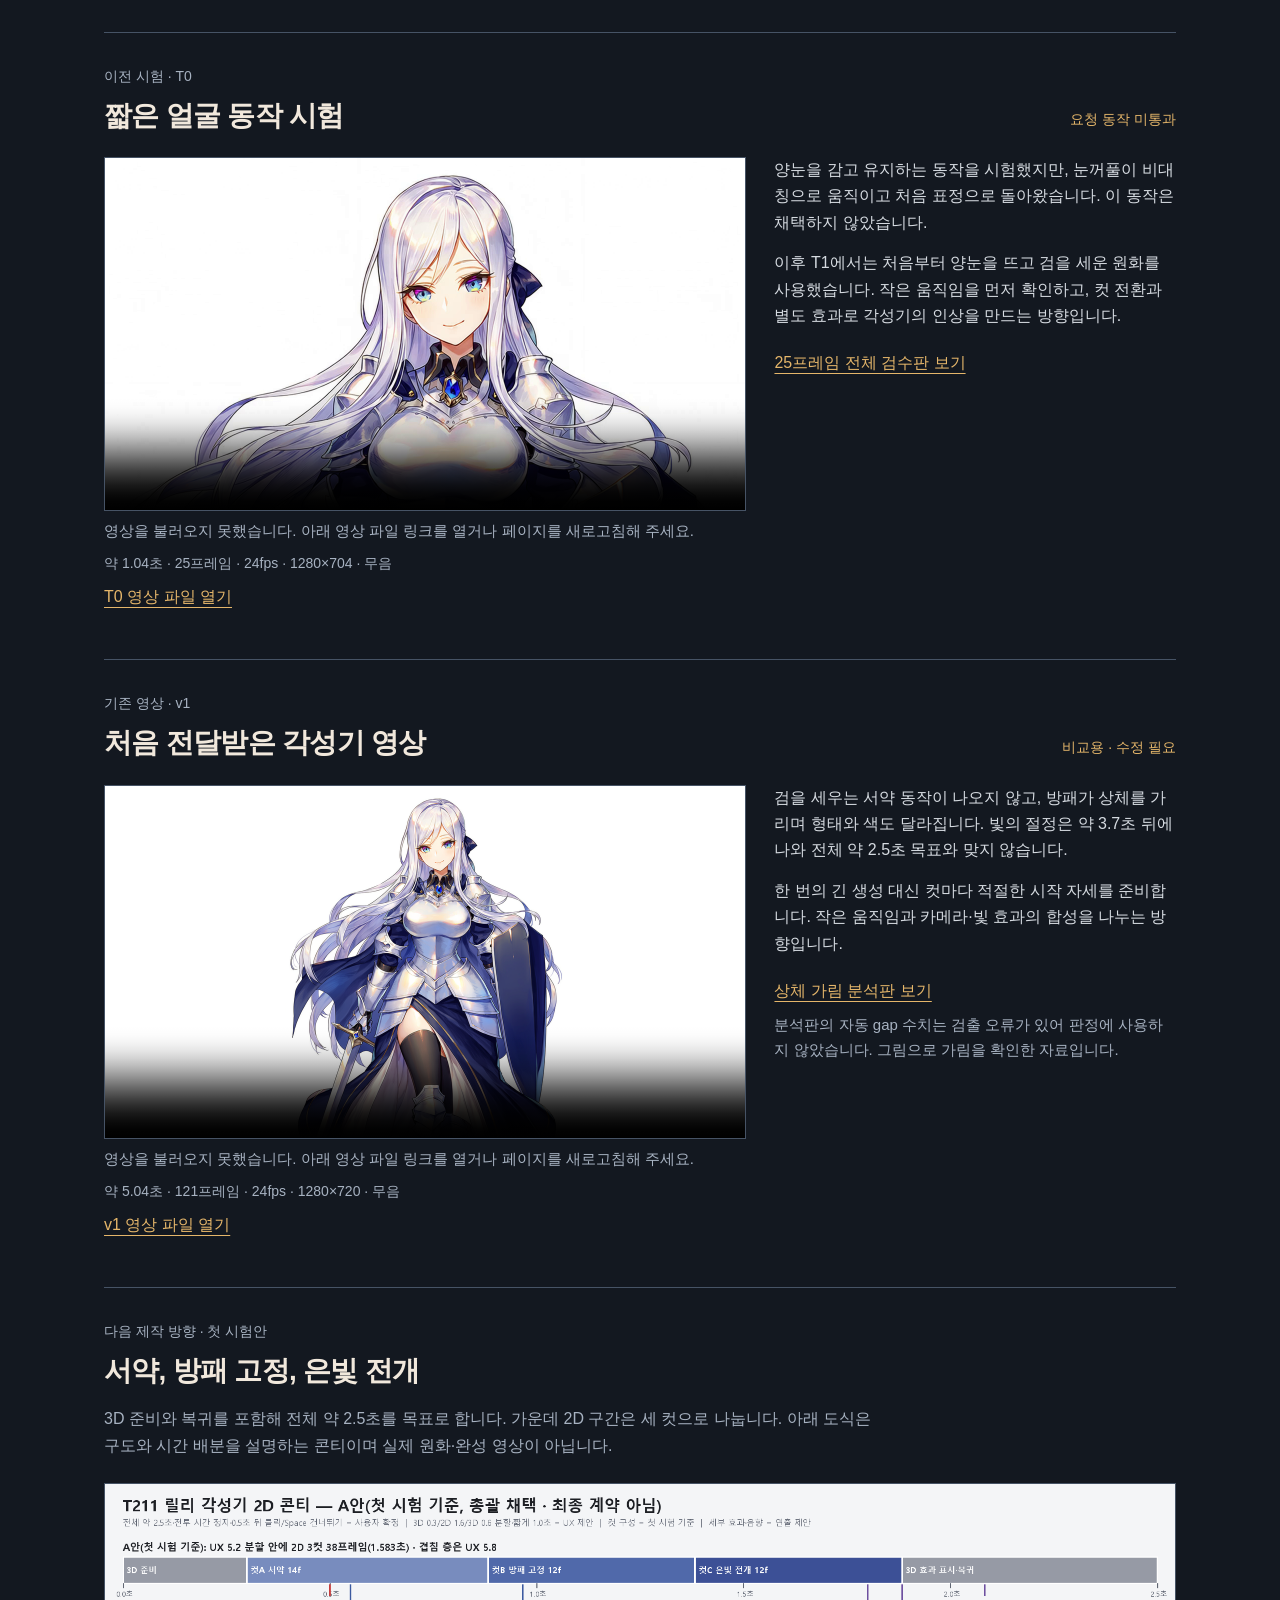
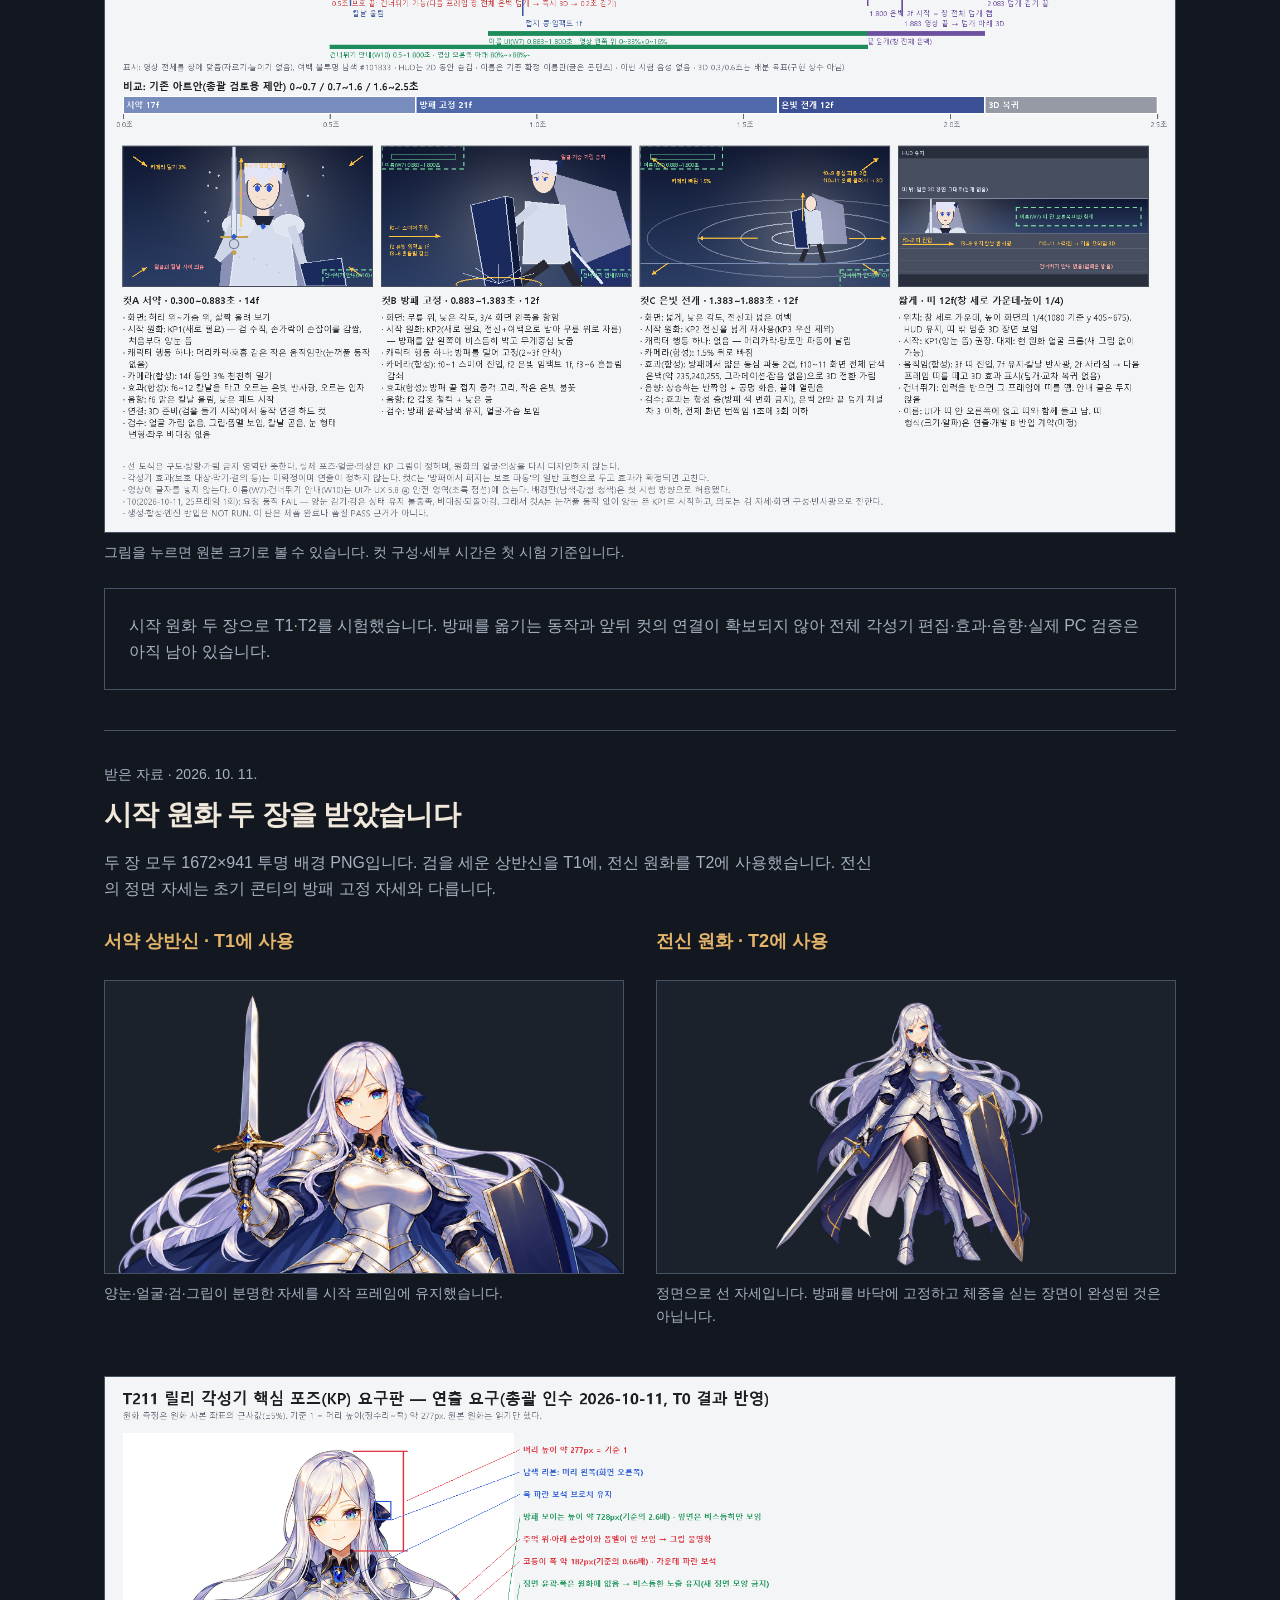
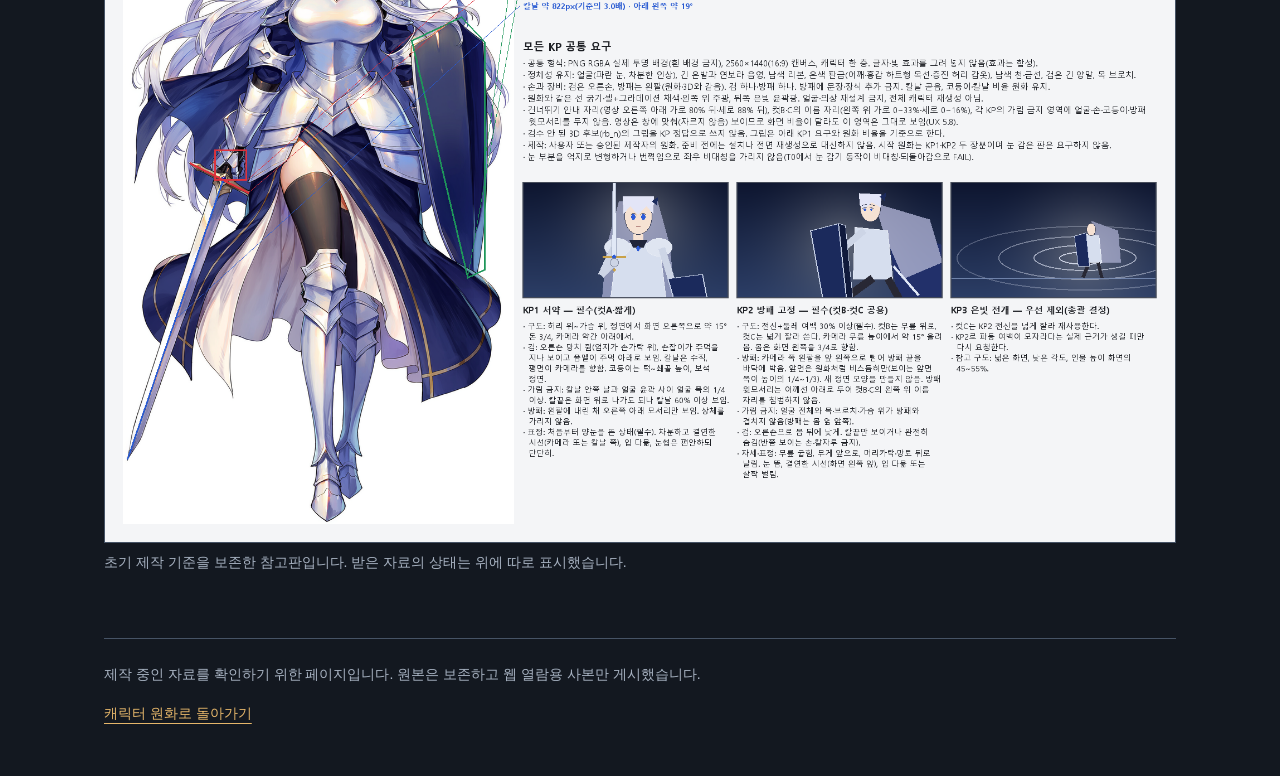
==== commit ff920810: "feat: 릴리 보호 자세 동작 시험 공개" ====
--- a/cinematics/index.html
+++ b/cinematics/index.html
@@ -3,7 +3,7 @@
 <head>
   <meta charset="utf-8">
   <meta name="viewport" content="width=device-width, initial-scale=1">
-  <meta name="description" content="새 시작 원화로 만든 릴리 서약 컷 T1과 기존 시험 영상을 비교합니다. 전체 각성기는 아직 제작 중입니다.">
+  <meta name="description" content="릴리 각성기의 T2 보호 자세 동작 시험과 이전 영상을 비교합니다. 전체 각성기는 아직 제작 중입니다.">
   <meta name="theme-color" content="#131820">
   <title>릴리 각성기 작업실 | 최후의 길드</title>
   <link rel="icon" href="data:,">
@@ -16,15 +16,30 @@
   <div class="wrap">
     <header class="page-header">
       <nav class="page-nav" aria-label="갤러리 이동"><a href="../">캐릭터 원화</a><a href="../models/">3D 모델 검수</a></nav>
-      <p class="eyebrow">최후의 길드 · 2026. 10. 11.</p>
+      <p class="eyebrow">최후의 길드 · 2026. 10. 12.</p>
       <h1>릴리 각성기 작업실</h1>
-      <p class="intro">새 시작 원화로 만든 서약 컷과 기존 시험을 비교합니다.</p>
-      <p class="note">T1은 약 1초의 시작 컷 시험입니다. 전체 각성기의 편집·효과·음향·게임 반입은 아직 하지 않았습니다. 이전 T0·v1의 미통과 자료도 비교용으로 남겼습니다.</p>
+      <p class="intro">새 보호 자세 동작 시험과 이전 서약 컷을 비교합니다.</p>
+      <p class="note">완성된 각성기가 아닌 개별 동작 시험입니다. 전체 편집·효과·음향·게임 반입은 아직 하지 않았으며, 미통과 자료도 비교용으로 남겼습니다.</p>
       <a class="section-link" href="#requirements">받은 시작 원화와 다음 작업 확인</a>
     </header>
     <main id="main">
+      <section class="work-section" aria-labelledby="t2-title">
+        <div class="section-heading"><div><p class="eyebrow">새 시험 · T2</p><h2 id="t2-title">방패 보호 자세 동작 시험</h2></div><p class="status">목표 동작 미통과</p></div>
+        <div class="video-row">
+          <figure class="video-figure">
+            <video controls playsinline preload="metadata" poster="media/t2-poster.png" src="media/t2.mp4" width="1280" height="704" aria-label="릴리 T2 보호 자세 동작 시험 영상" aria-describedby="t2-description" tabindex="0"></video>
+            <p class="media-status note" role="status">영상 정보를 불러오는 중입니다.</p>
+            <figcaption>약 1.54초 · 37프레임 · 24fps · 1280×704 · 무음</figcaption>
+            <a class="file-link" href="media/t2.mp4">T2 영상 파일 열기</a>
+          </figure>
+          <div class="video-notes" id="t2-description">
+            <p>팔·상체와 함께 방패를 몸 앞으로 옮기는 동작을 시험했지만, 방패가 몸 옆에 머물렀습니다. 방패 뒤에 가려진 왼손의 정확한 접촉도 확인하지 못했습니다.</p>
+            <p>후반부에 배경 색과 밝기가 변합니다. 앞선 T1 컷과 연결하면 검을 내리는 동작 없이 자세·방패 금선·검과 그립의 세부가 달라집니다.</p>
+          </div>
+        </div>
+      </section>
       <section class="work-section" aria-labelledby="t1-title">
-        <div class="section-heading"><div><p class="eyebrow">새 시험 · T1</p><h2 id="t1-title">검을 세운 서약</h2></div><p class="status">시작 컷 시험 · 전체 연출 미완료</p></div>
+        <div class="section-heading"><div><p class="eyebrow">이전 시험 · T1</p><h2 id="t1-title">검을 세운 서약</h2></div><p class="status">시작 컷 시험 · 전체 연출 미완료</p></div>
         <div class="video-row">
           <figure class="video-figure">
             <video controls playsinline preload="metadata" poster="media/t1-poster.png" src="media/t1.mp4" width="1280" height="704" aria-label="릴리 T1 서약 컷 시험 영상" aria-describedby="t1-description" tabindex="0"></video>
@@ -76,14 +91,14 @@
         <p class="eyebrow">다음 제작 방향 · 첫 시험안</p><h2 id="storyboard-title">서약, 방패 고정, 은빛 전개</h2>
         <p class="description">3D 준비와 복귀를 포함해 전체 약 2.5초를 목표로 합니다. 가운데 2D 구간은 세 컷으로 나눕니다. 아래 도식은 구도와 시간 배분을 설명하는 콘티이며 실제 원화·완성 영상이 아닙니다.</p>
         <figure class="board-figure"><a class="render-link" href="media/storyboard.png" aria-label="릴리 각성기 콘티판 원본 크기로 보기"><img src="media/storyboard.png" width="1920" height="1162" alt="서약, 방패 고정, 은빛 전개와 3D 복귀의 시간 배분을 설명하는 콘티판" loading="lazy" decoding="async"><span class="image-status" role="status">콘티판을 불러오는 중입니다.</span></a><figcaption>그림을 누르면 원본 크기로 볼 수 있습니다. 컷 구성·세부 시간은 첫 시험 기준입니다.</figcaption></figure>
-        <p class="empty-state">시작 원화 두 장을 받아 T1 컷A 시험까지 진행했습니다. 전체 각성기 편집·효과·음향·실제 PC 검증은 아직 남아 있습니다.</p>
+        <p class="empty-state">시작 원화 두 장으로 T1·T2를 시험했습니다. 방패를 옮기는 동작과 앞뒤 컷의 연결이 확보되지 않아 전체 각성기 편집·효과·음향·실제 PC 검증은 아직 남아 있습니다.</p>
       </section>
       <section class="work-section" id="requirements" aria-labelledby="requirements-title">
         <p class="eyebrow">받은 자료 · 2026. 10. 11.</p><h2 id="requirements-title">시작 원화 두 장을 받았습니다</h2>
-        <p class="description">두 장 모두 1672×941 투명 배경 PNG입니다. 검을 세운 상반신을 T1의 시작 컷에 사용했습니다. 전신 원화는 후반 컷의 참고이며, 초기 콘티의 방패 고정 자세와는 다릅니다.</p>
+        <p class="description">두 장 모두 1672×941 투명 배경 PNG입니다. 검을 세운 상반신을 T1에, 전신 원화를 T2에 사용했습니다. 전신의 정면 자세는 초기 콘티의 방패 고정 자세와 다릅니다.</p>
         <div class="pose-requirements">
           <div><h3>서약 상반신 · T1에 사용</h3><figure class="board-figure"><a class="render-link" href="media/kp1-received.png" aria-label="받은 릴리 서약 상반신 원화 크게 보기"><img src="media/kp1-received.png" width="1672" height="941" alt="양눈을 뜨고 얼굴 옆에 검을 수직으로 세운 릴리 상반신" loading="lazy" decoding="async"><span class="image-status" role="status">서약 원화를 불러오는 중입니다.</span></a><figcaption>양눈·얼굴·검·그립이 분명한 자세를 시작 프레임에 유지했습니다.</figcaption></figure></div>
-          <div><h3>전신 원화 · 후반 컷 참고</h3><figure class="board-figure"><a class="render-link" href="media/full-body-received.png" aria-label="받은 릴리 전신 원화 크게 보기"><img src="media/full-body-received.png" width="1672" height="941" alt="검과 방패를 낮게 들고 정면으로 선 릴리 전신" loading="lazy" decoding="async"><span class="image-status" role="status">전신 원화를 불러오는 중입니다.</span></a><figcaption>정면으로 선 자세입니다. 방패를 바닥에 고정하고 체중을 싣는 장면이 완성된 것은 아닙니다.</figcaption></figure></div>
+          <div><h3>전신 원화 · T2에 사용</h3><figure class="board-figure"><a class="render-link" href="media/full-body-received.png" aria-label="받은 릴리 전신 원화 크게 보기"><img src="media/full-body-received.png" width="1672" height="941" alt="검과 방패를 낮게 들고 정면으로 선 릴리 전신" loading="lazy" decoding="async"><span class="image-status" role="status">전신 원화를 불러오는 중입니다.</span></a><figcaption>정면으로 선 자세입니다. 방패를 바닥에 고정하고 체중을 싣는 장면이 완성된 것은 아닙니다.</figcaption></figure></div>
         </div>
         <figure class="board-figure"><a class="render-link" href="media/key-poses.png" aria-label="초기 시작 원화 요구판 원본 크기로 보기"><img src="media/key-poses.png" width="1920" height="1372" alt="초기 콘티의 서약 자세와 방패 고정 자세를 설명하는 참고 요구판" loading="lazy" decoding="async"><span class="image-status" role="status">초기 원화 요구판을 불러오는 중입니다.</span></a><figcaption>초기 제작 기준을 보존한 참고판입니다. 받은 자료의 상태는 위에 따로 표시했습니다.</figcaption></figure>
       </section>
--- a/models/review.css
+++ b/models/review.css
@@ -12,7 +12,7 @@
 [hidden] { display: none !important; }
 a { color: var(--accent); text-underline-offset: 5px; }
 a:hover { color: #f6d5a2; }
-a:focus-visible, button:focus-visible {
+a:focus-visible, button:focus-visible, summary:focus-visible {
   outline: 3px solid var(--accent);
   outline-offset: 5px;
 }
@@ -29,7 +29,7 @@
 .intro { margin-top: 16px; font-size: 19px; }
 .note { color: var(--muted); font-size: 15px; }
 .page-header .note { max-width: 740px; margin-top: 10px; }
-.blade-section { border-top: 1px solid var(--line); padding: 32px 0 42px; }
+.blade-section, .candidate-section { border-top: 1px solid var(--line); padding: 32px 0 42px; }
 .section-heading { display: flex; justify-content: space-between; align-items: flex-end; gap: 16px; }
 .status { color: var(--accent); font-size: 14px; padding-bottom: 4px; }
 .description { color: var(--muted); max-width: 780px; margin-top: 16px; }
@@ -48,6 +48,7 @@
 .view-controls button:hover { border-color: var(--accent); }
 .view-controls button[aria-pressed="true"] { background: var(--accent); border-color: var(--accent); color: #131820; font-weight: 700; }
 .comparison { display: grid; grid-template-columns: repeat(2, minmax(0, 1fr)); gap: 22px; }
+.candidate-section .comparison { margin-top: 22px; }
 .model-figure figcaption { display: flex; justify-content: space-between; align-items: baseline; gap: 12px; margin-bottom: 10px; }
 .model-figure figcaption > span { color: var(--muted); font-size: 14px; }
 .render-link { position: relative; display: block; background: #1b222c; border: 1px solid var(--line); }
@@ -58,6 +59,11 @@
 .image-status { position: absolute; inset: 0; display: flex; justify-content: center; align-items: center; padding: 24px; background: #1b222c; color: var(--muted); font-size: 15px; text-align: center; }
 .image-link-hint, .detail-figure figcaption { color: var(--muted); font-size: 14px; margin-top: 9px; }
 .finding { max-width: 820px; margin-top: 24px; }
+.render-index { margin-top: 24px; border-top: 1px solid var(--line); padding-top: 12px; }
+.render-index summary { min-height: 44px; padding: 8px 0; color: var(--accent); cursor: pointer; }
+.render-index ul { margin: 8px 0 0; padding-left: 22px; }
+.render-index a { display: inline-flex; align-items: center; min-height: 44px; }
+.source-note { margin-top: 24px; overflow-wrap: anywhere; }
 .empty-state { padding: 24px; border: 1px solid var(--line); color: var(--muted); }
 .issue-section { display: grid; grid-template-columns: 1.1fr 1fr; gap: 56px; align-items: center; border-top: 1px solid var(--line); padding: 40px 0; }
 .issue-copy > p:not(.eyebrow) { margin-top: 18px; }
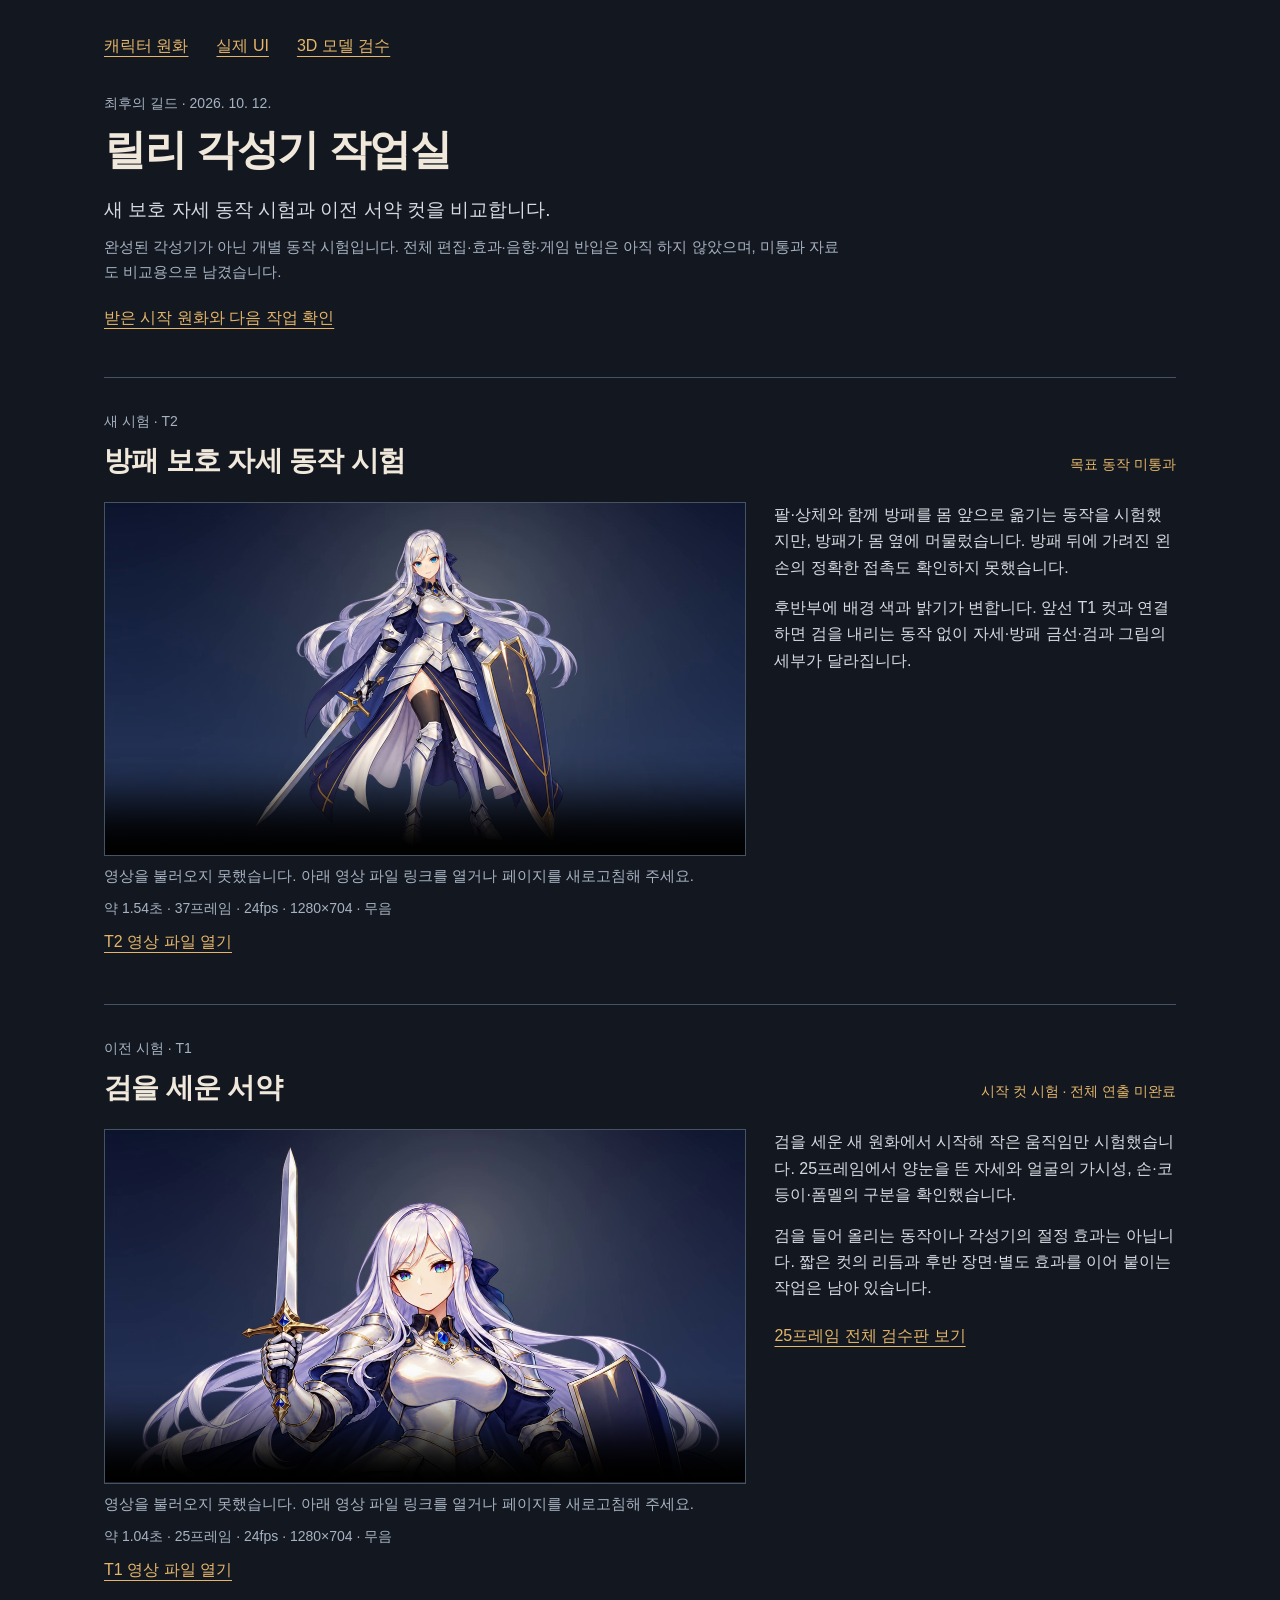
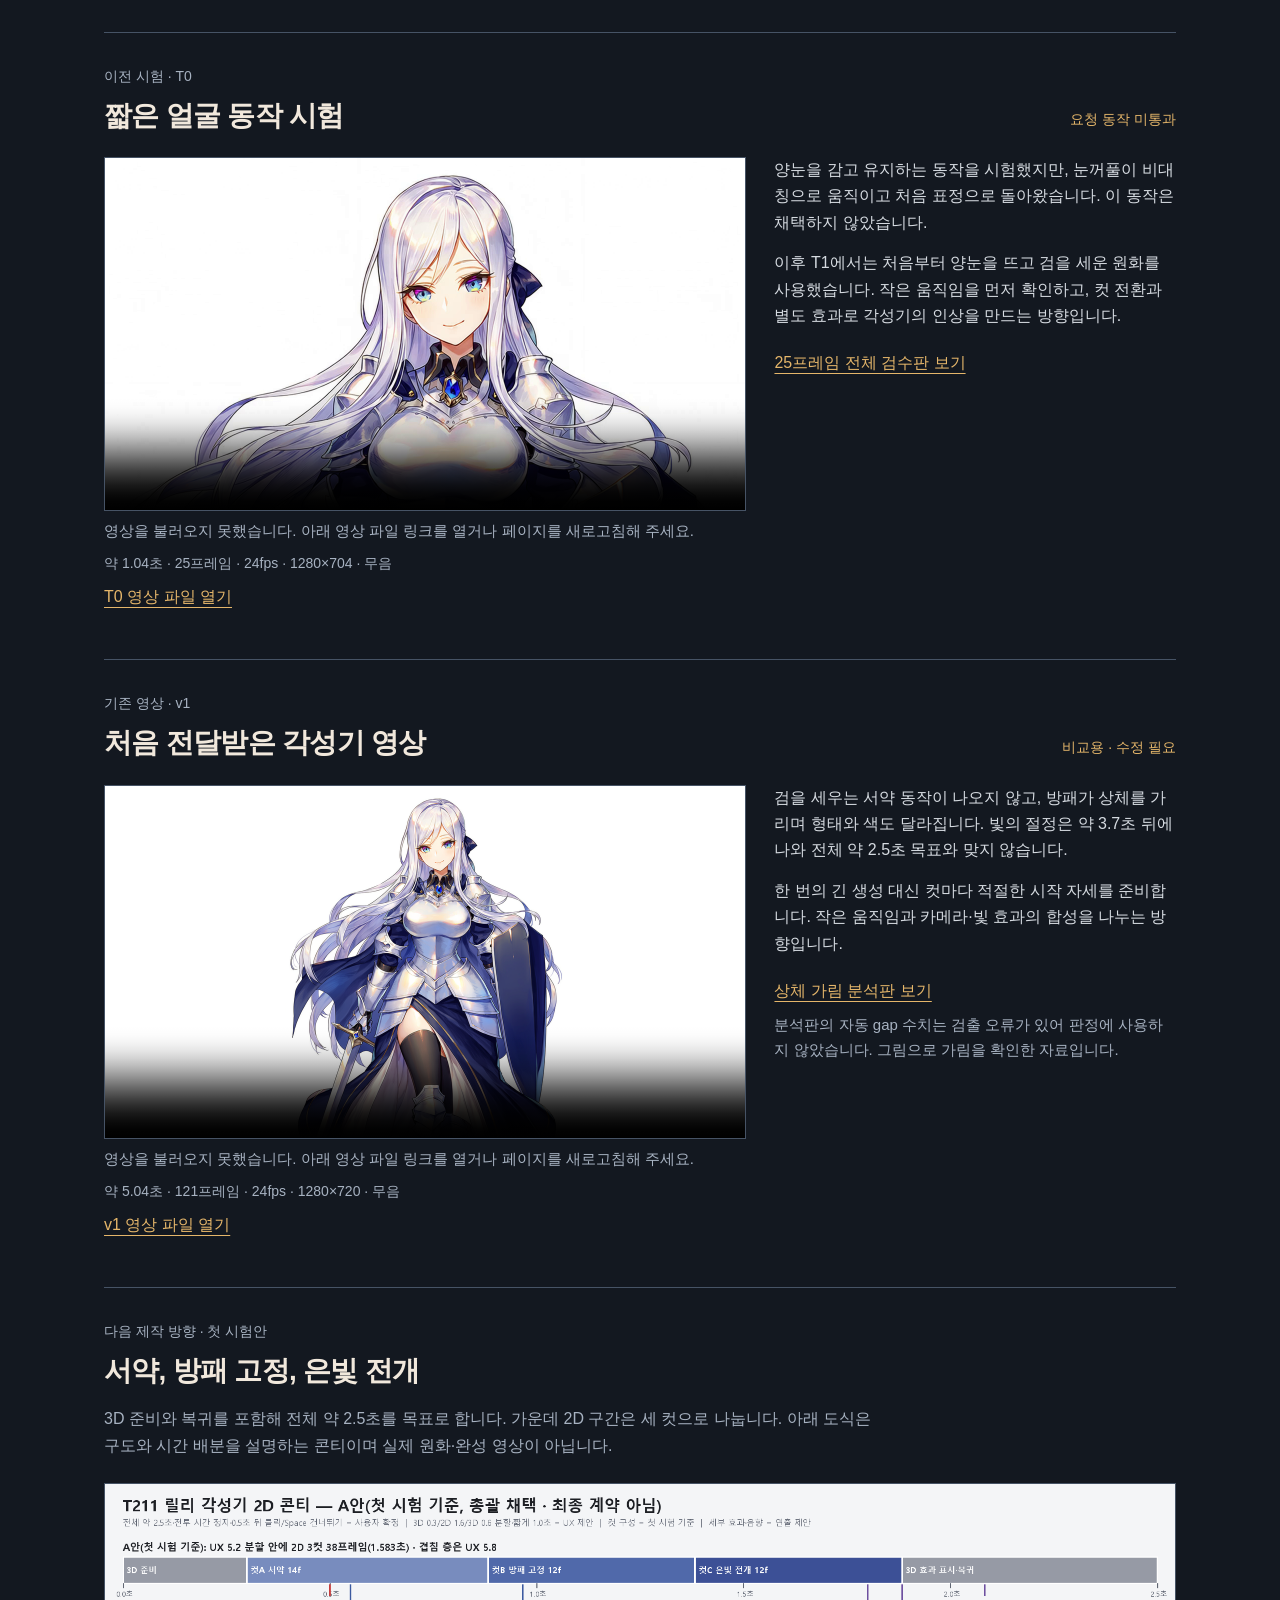
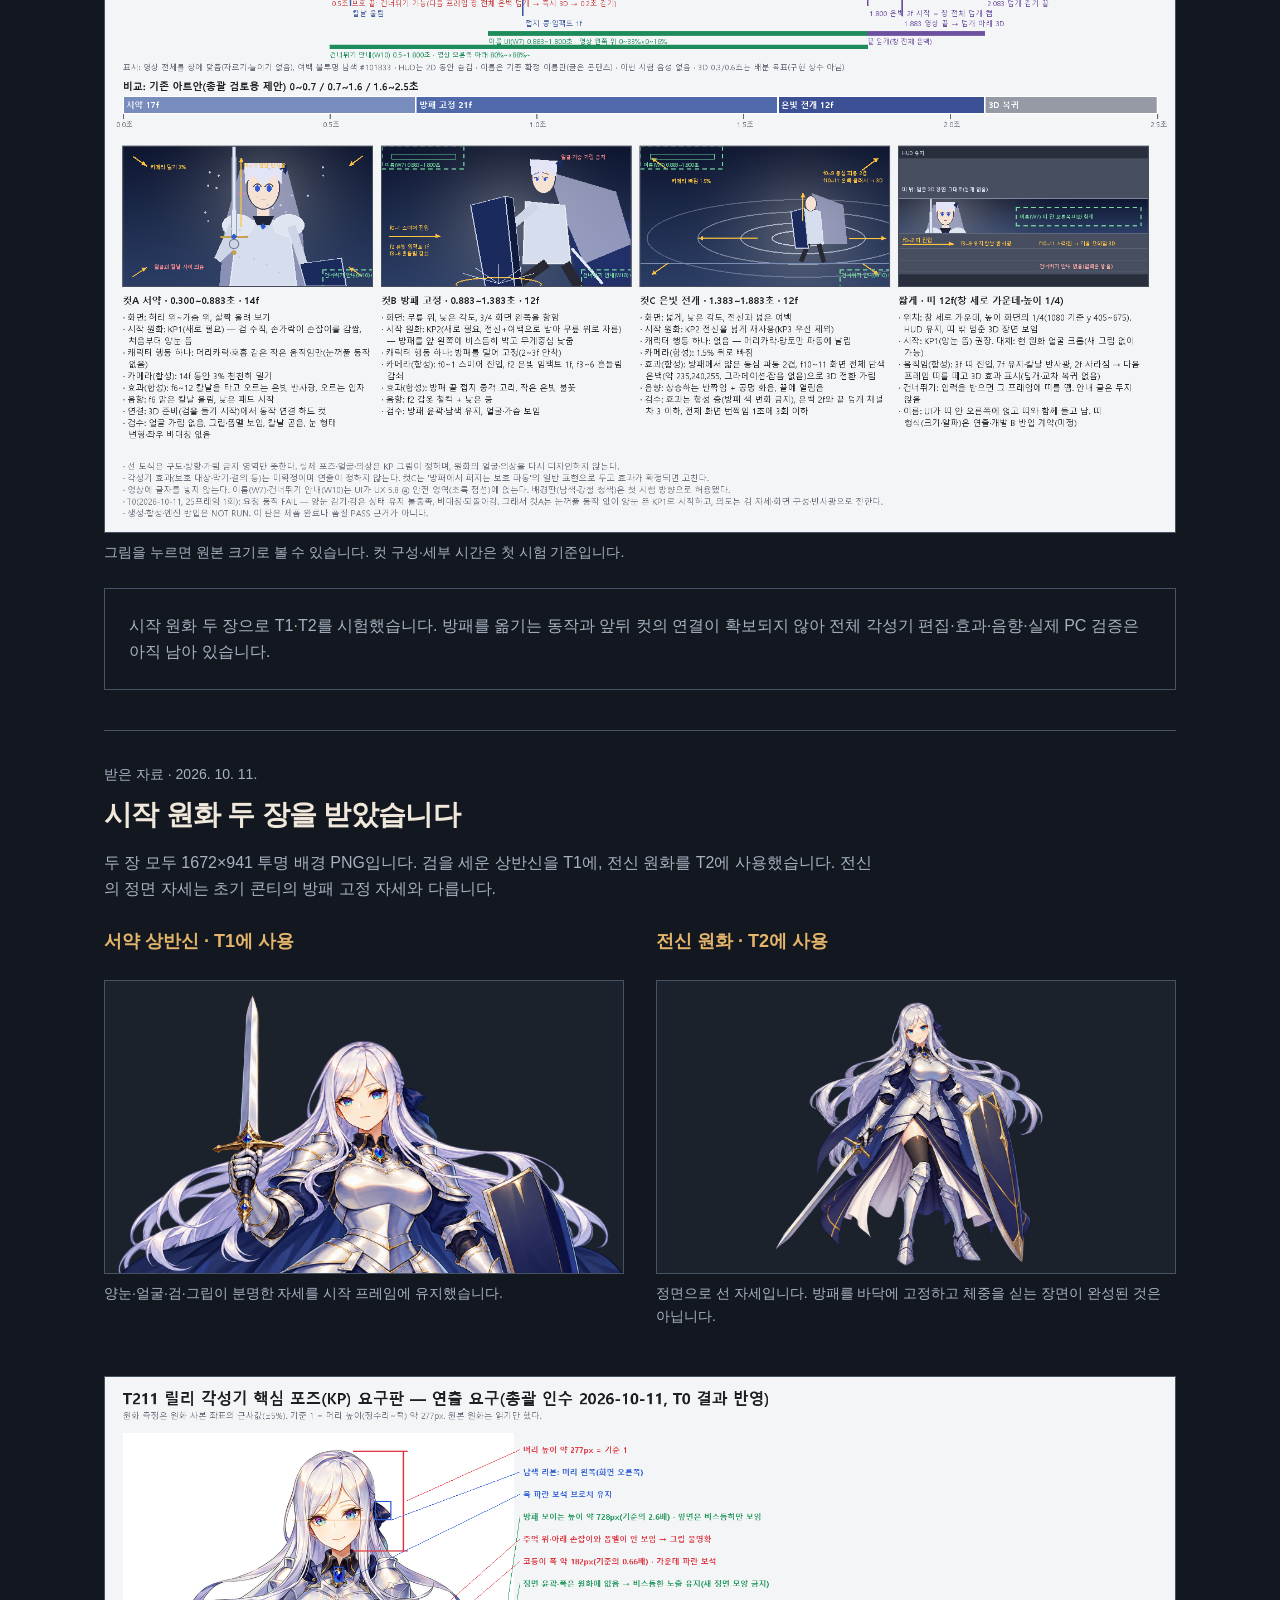
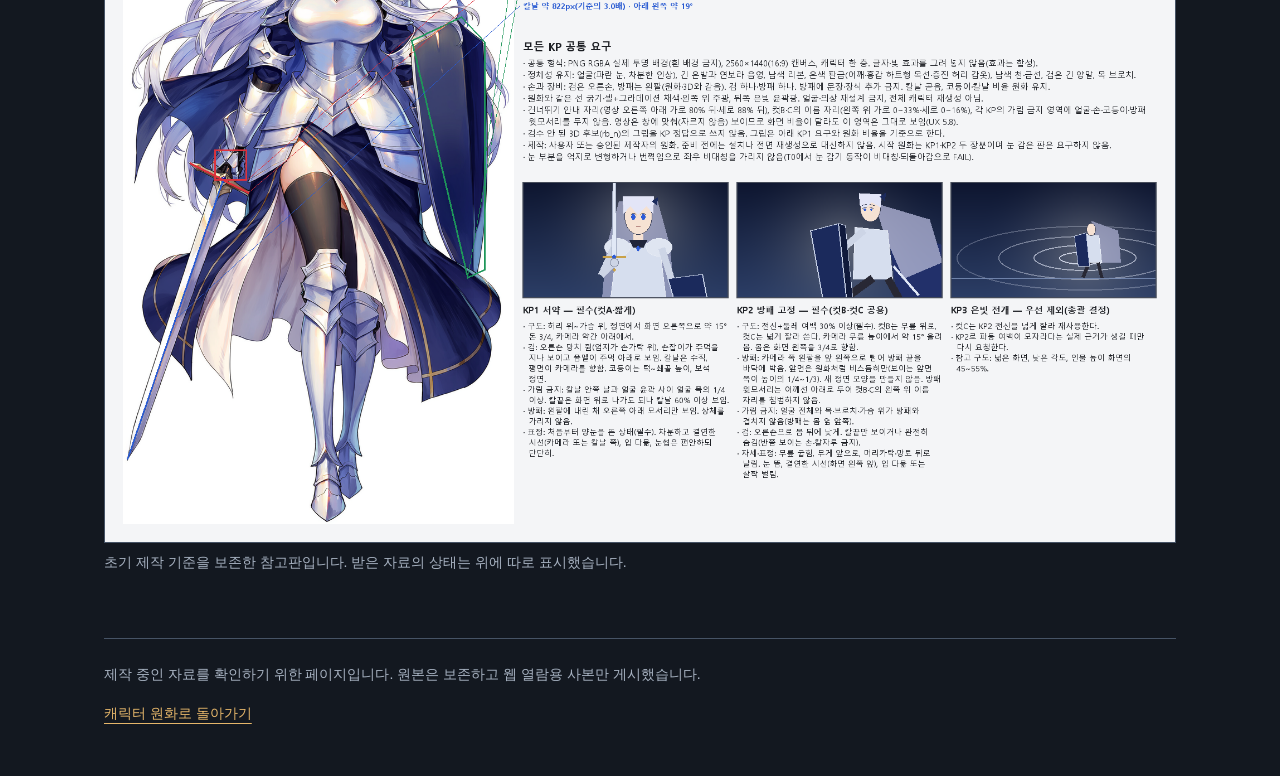
==== commit 06967998: "feat: 실제 게임 UI 갤러리 추가" ====
--- a/cinematics/index.html
+++ b/cinematics/index.html
@@ -15,7 +15,7 @@
   <a class="skip-link" href="#main">연출 작업물로 바로 가기</a>
   <div class="wrap">
     <header class="page-header">
-      <nav class="page-nav" aria-label="갤러리 이동"><a href="../">캐릭터 원화</a><a href="../models/">3D 모델 검수</a></nav>
+      <nav class="page-nav" aria-label="갤러리 이동"><a href="../">캐릭터 원화</a><a href="../ui/">실제 UI</a><a href="../models/">3D 모델 검수</a></nav>
       <p class="eyebrow">최후의 길드 · 2026. 10. 12.</p>
       <h1>릴리 각성기 작업실</h1>
       <p class="intro">새 보호 자세 동작 시험과 이전 서약 컷을 비교합니다.</p>
--- a/models/review.css
+++ b/models/review.css
@@ -20,6 +20,8 @@
 .skip-link { position: absolute; left: 16px; top: -100px; padding: 10px 16px; background: #131820; z-index: 1; }
 .skip-link:focus { top: 12px; }
 .back-link { display: inline-flex; min-height: 44px; align-items: center; margin-bottom: 28px; }
+.page-nav { display: flex; flex-wrap: wrap; gap: 8px 28px; margin-bottom: 24px; }
+.page-nav a { display: inline-flex; align-items: center; min-height: 44px; }
 .page-header { padding-bottom: 36px; }
 h1, h2, h3, p, figure { margin: 0; }
 h1 { color: #f1e8dc; font-size: clamp(30px, 4vw, 42px); line-height: 1.3; letter-spacing: -.03em; }
@@ -72,6 +74,7 @@
 footer { border-top: 1px solid var(--line); padding-top: 24px; color: var(--muted); font-size: 14px; }
 footer a { display: inline-flex; align-items: center; min-height: 44px; margin-top: 6px; }
 @media (max-width: 760px) {
+  .page-nav { column-gap: 22px; }
   .section-heading { display: block; }
   .status { margin-top: 10px; }
   .issue-section { gap: 24px; }
--- a/cinematics/cinematics.css
+++ b/cinematics/cinematics.css
@@ -1,5 +1,4 @@
-.page-nav { display: flex; flex-wrap: wrap; gap: 8px 28px; margin-bottom: 24px; }
-.page-nav a, .section-link, .file-link { display: inline-flex; align-items: center; min-height: 44px; }
+.section-link, .file-link { display: inline-flex; align-items: center; min-height: 44px; }
 .section-link { margin-top: 12px; }
 .work-section { border-top: 1px solid var(--line); padding: 32px 0 40px; scroll-margin-top: 24px; }
 .video-row { display: grid; grid-template-columns: minmax(0, 1.6fr) minmax(0, 1fr); gap: 28px; align-items: start; margin-top: 22px; }
@@ -17,5 +16,4 @@
 @media (max-width: 760px) {
   .video-row, .pose-requirements { grid-template-columns: minmax(0, 1fr); gap: 20px; }
   .work-section { padding: 28px 0 32px; }
-  .page-nav { column-gap: 22px; }
 }
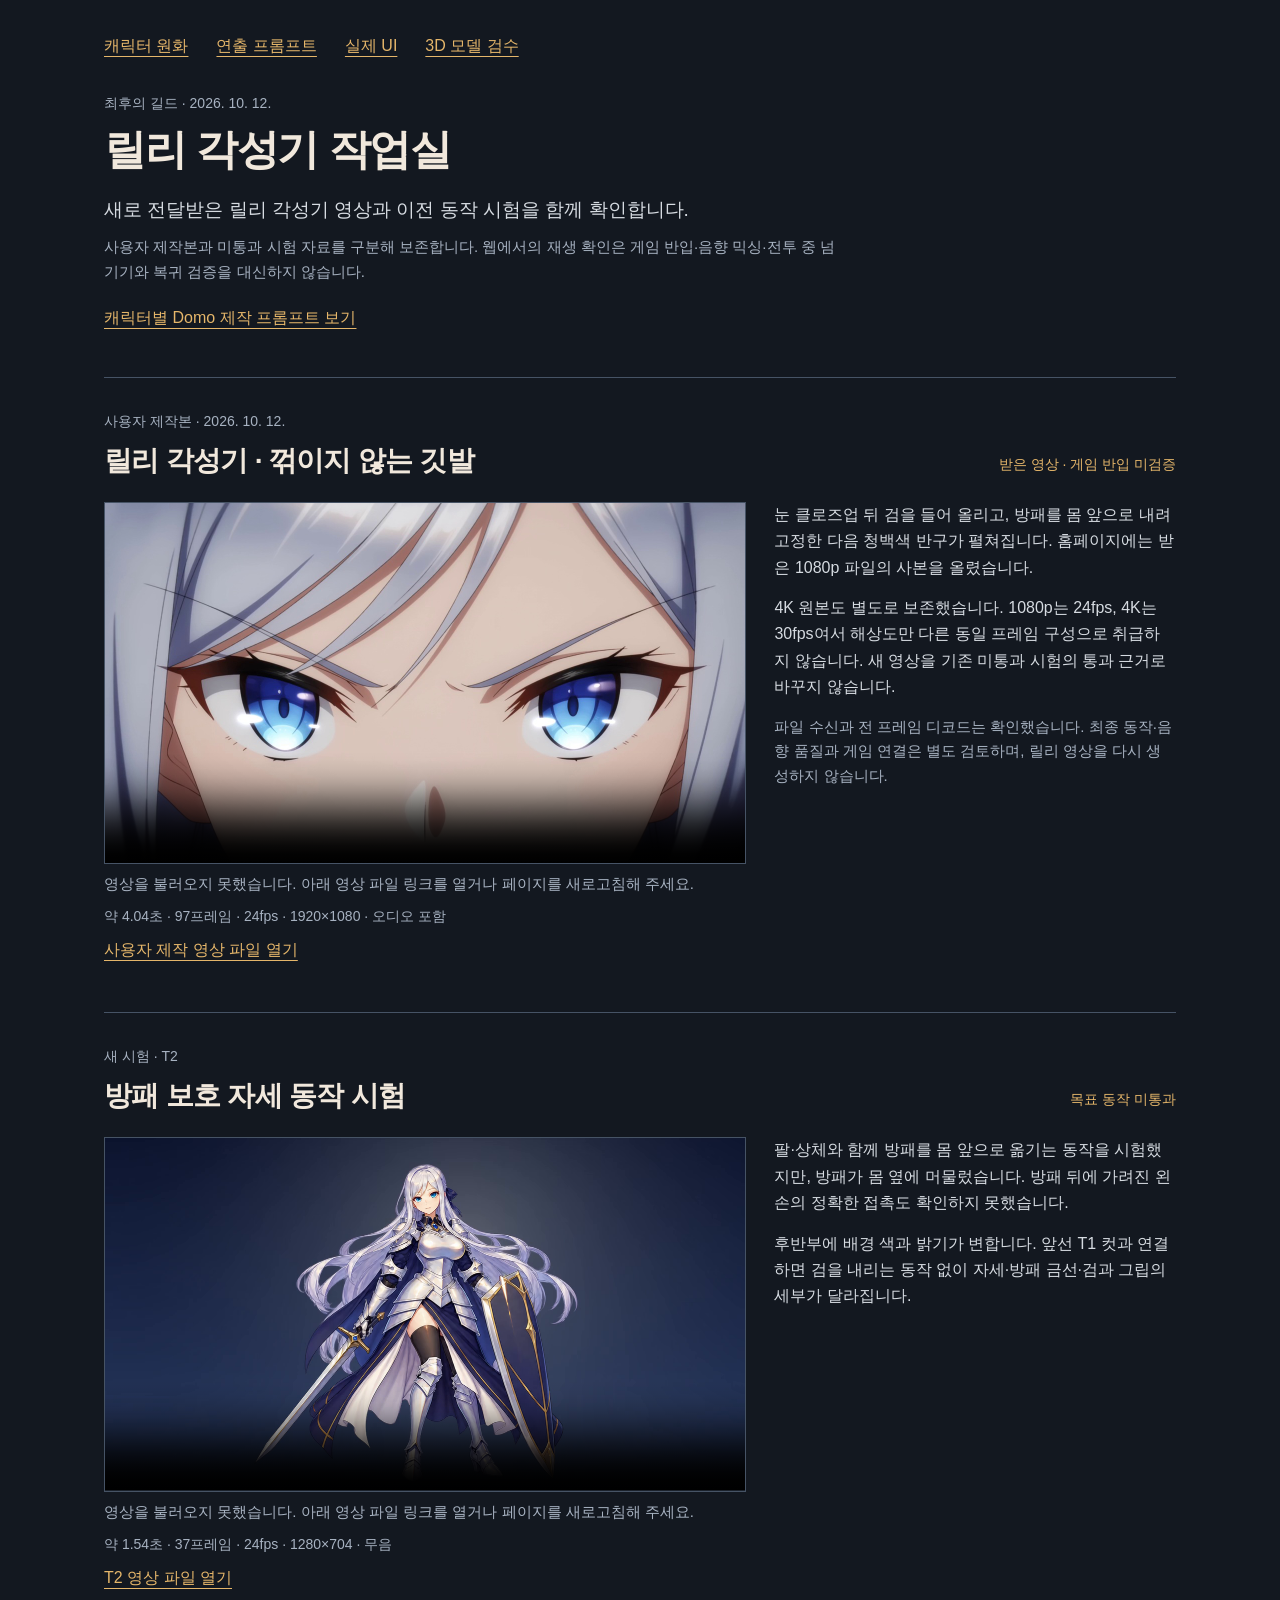
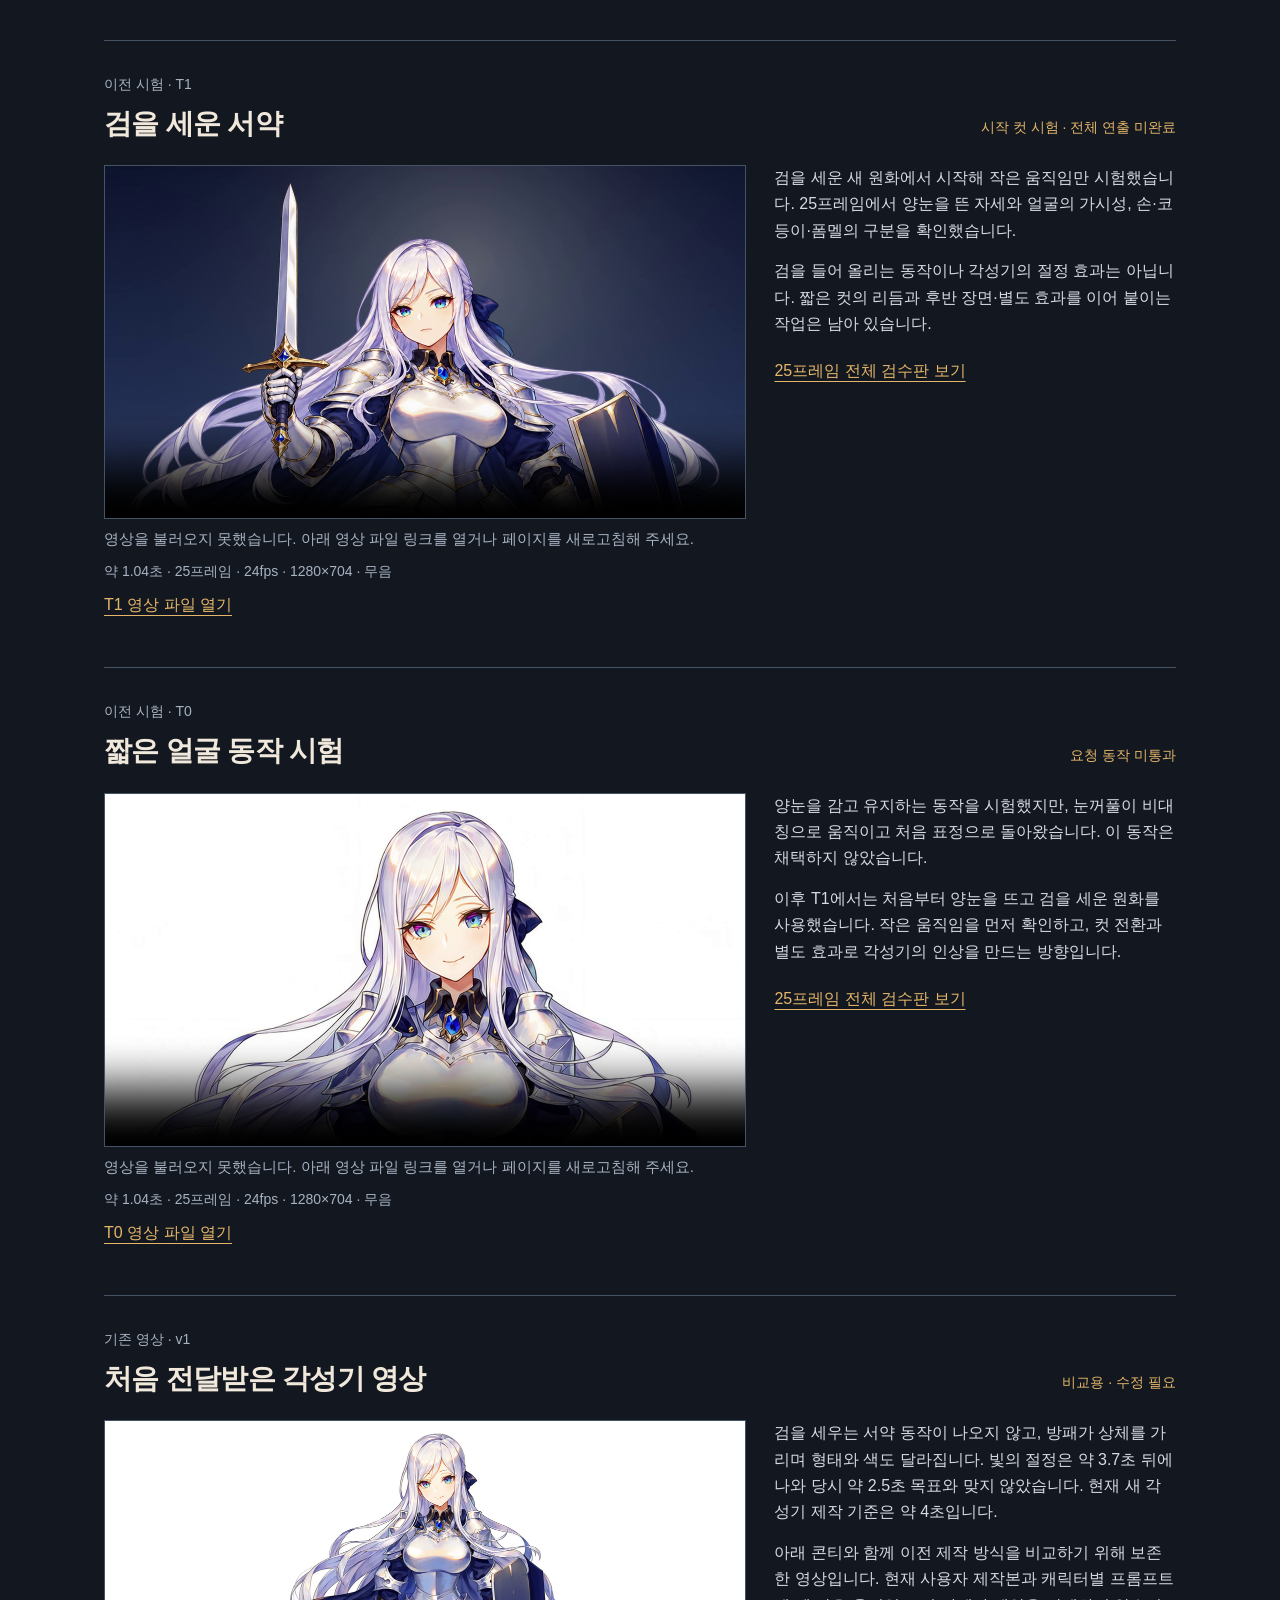
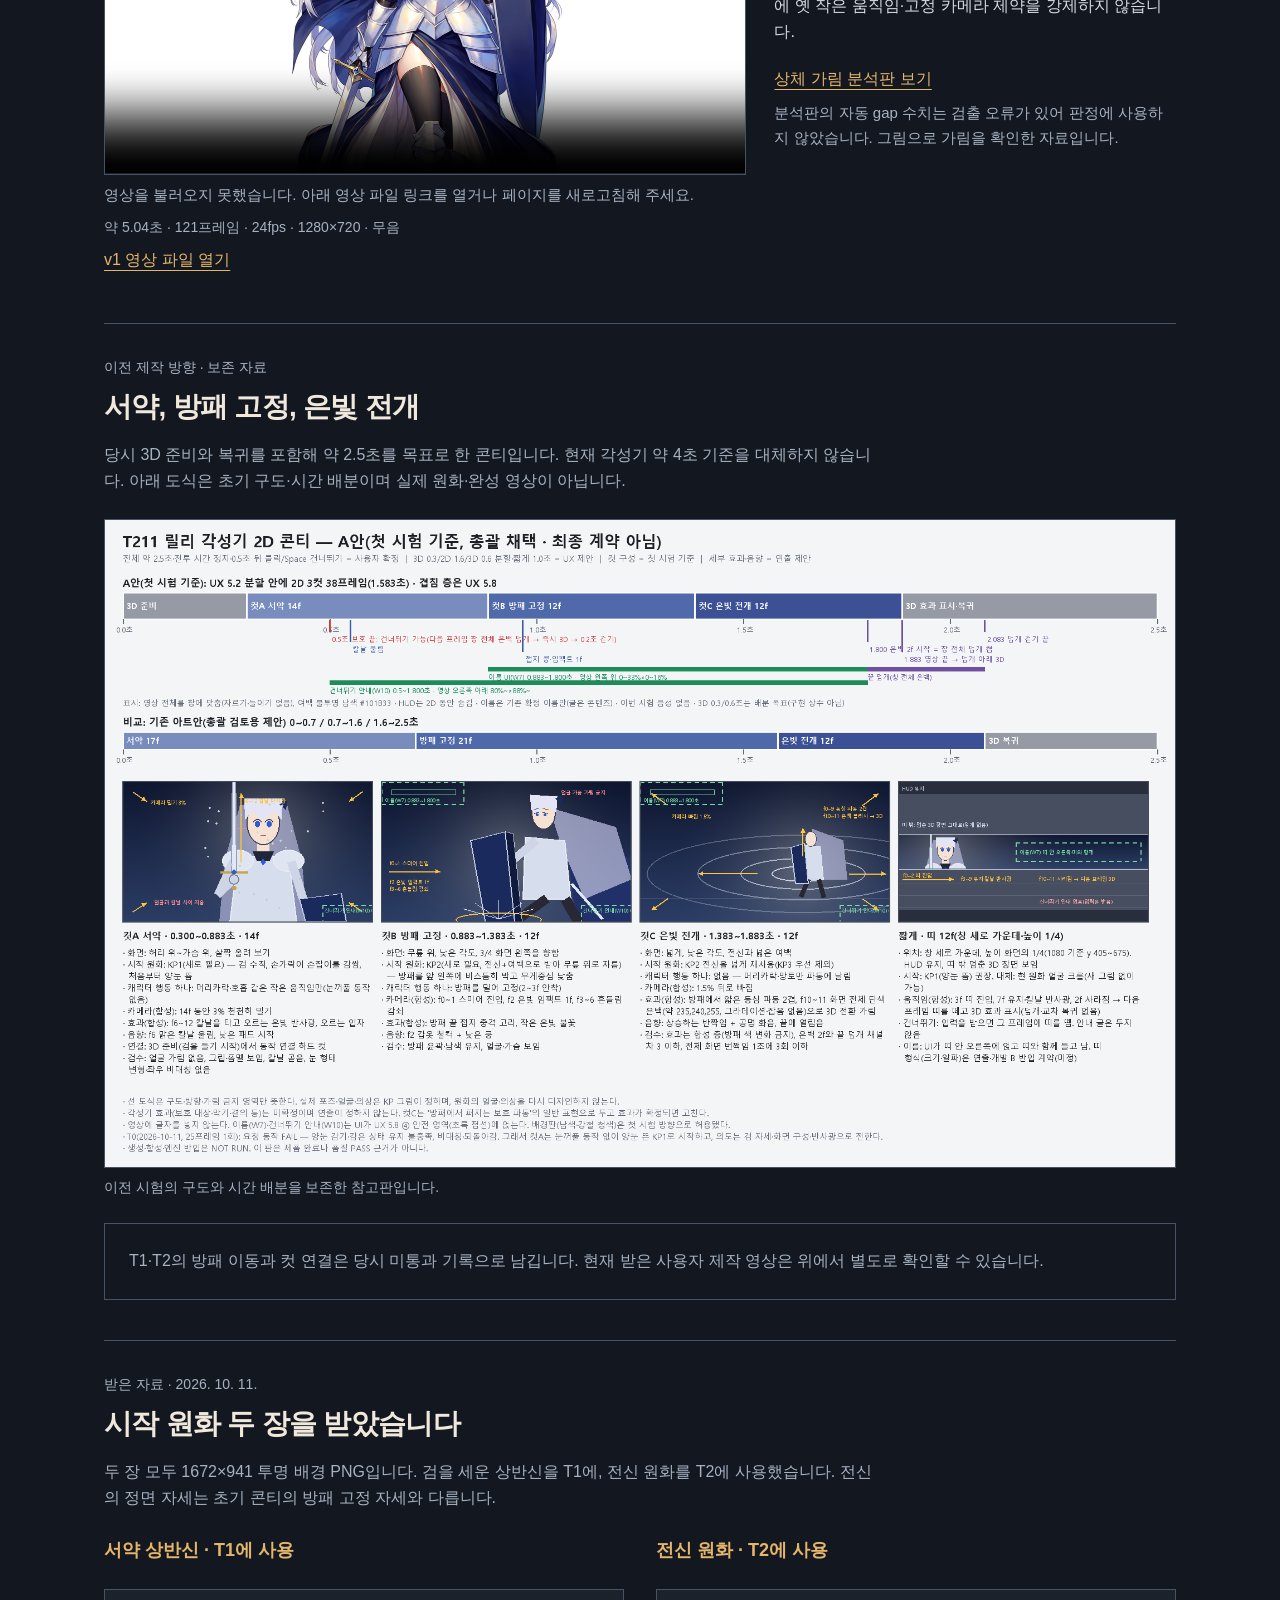
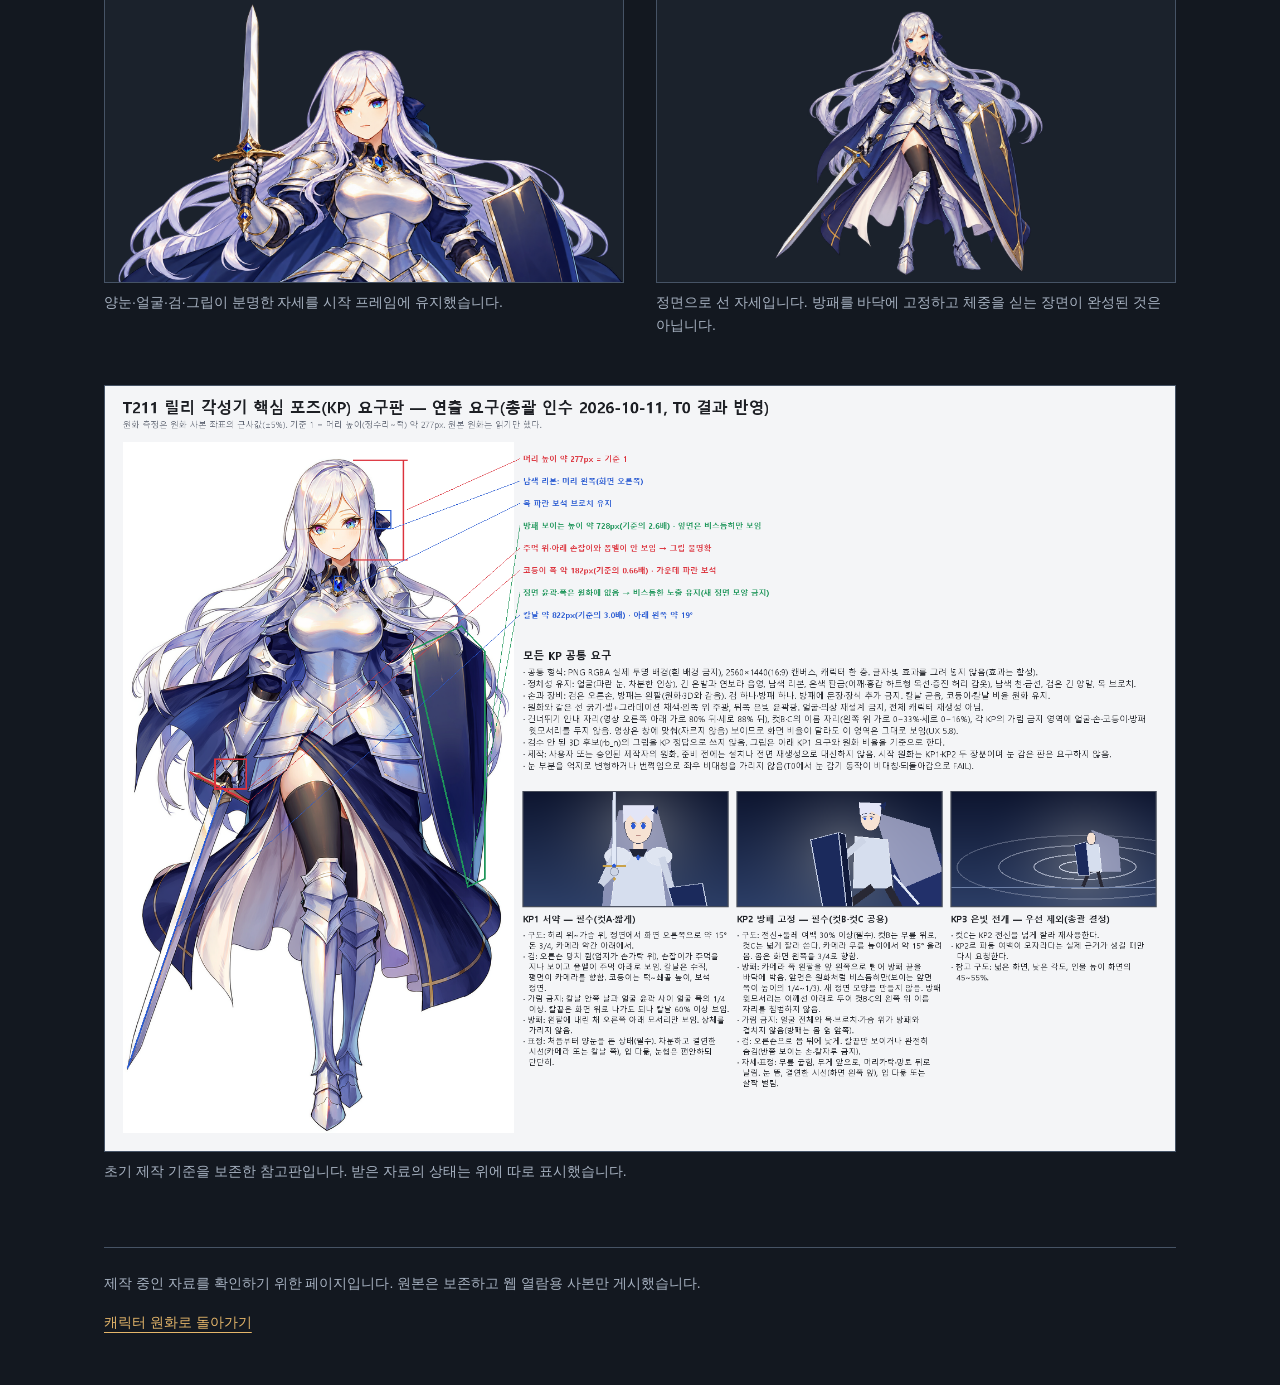
==== commit 8f8e5232: "feat: 사용자 릴리 영상과 캐릭터 연출 프롬프트 게시" ====
--- a/cinematics/index.html
+++ b/cinematics/index.html
@@ -3,7 +3,7 @@
 <head>
   <meta charset="utf-8">
   <meta name="viewport" content="width=device-width, initial-scale=1">
-  <meta name="description" content="릴리 각성기의 T2 보호 자세 동작 시험과 이전 영상을 비교합니다. 전체 각성기는 아직 제작 중입니다.">
+  <meta name="description" content="릴리 각성기의 사용자 제작 영상과 이전 동작 시험을 확인합니다. 캐릭터별 Domo 제작 프롬프트도 함께 제공합니다.">
   <meta name="theme-color" content="#131820">
   <title>릴리 각성기 작업실 | 최후의 길드</title>
   <link rel="icon" href="data:,">
@@ -15,14 +15,30 @@
   <a class="skip-link" href="#main">연출 작업물로 바로 가기</a>
   <div class="wrap">
     <header class="page-header">
-      <nav class="page-nav" aria-label="갤러리 이동"><a href="../">캐릭터 원화</a><a href="../ui/">실제 UI</a><a href="../models/">3D 모델 검수</a></nav>
+      <nav class="page-nav" aria-label="갤러리 이동"><a href="../">캐릭터 원화</a><a href="prompts/">연출 프롬프트</a><a href="../ui/">실제 UI</a><a href="../models/">3D 모델 검수</a></nav>
       <p class="eyebrow">최후의 길드 · 2026. 10. 12.</p>
       <h1>릴리 각성기 작업실</h1>
-      <p class="intro">새 보호 자세 동작 시험과 이전 서약 컷을 비교합니다.</p>
-      <p class="note">완성된 각성기가 아닌 개별 동작 시험입니다. 전체 편집·효과·음향·게임 반입은 아직 하지 않았으며, 미통과 자료도 비교용으로 남겼습니다.</p>
-      <a class="section-link" href="#requirements">받은 시작 원화와 다음 작업 확인</a>
+      <p class="intro">새로 전달받은 릴리 각성기 영상과 이전 동작 시험을 함께 확인합니다.</p>
+      <p class="note">사용자 제작본과 미통과 시험 자료를 구분해 보존합니다. 웹에서의 재생 확인은 게임 반입·음향 믹싱·전투 중 넘기기와 복귀 검증을 대신하지 않습니다.</p>
+      <a class="section-link" href="prompts/">캐릭터별 Domo 제작 프롬프트 보기</a>
     </header>
     <main id="main">
+      <section class="work-section" aria-labelledby="lily-user-title">
+        <div class="section-heading"><div><p class="eyebrow">사용자 제작본 · 2026. 10. 12.</p><h2 id="lily-user-title">릴리 각성기 · 꺾이지 않는 깃발</h2></div><p class="status">받은 영상 · 게임 반입 미검증</p></div>
+        <div class="video-row">
+          <figure class="video-figure">
+            <video controls playsinline preload="metadata" poster="media/lily-user-20261012-poster.jpg" src="media/lily-user-20261012-1080p.mp4" width="1920" height="1080" aria-label="사용자가 제작한 릴리 각성기 영상" aria-describedby="lily-user-description" tabindex="0"></video>
+            <p class="media-status note" role="status">영상 정보를 불러오는 중입니다.</p>
+            <figcaption>약 4.04초 · 97프레임 · 24fps · 1920×1080 · 오디오 포함</figcaption>
+            <a class="file-link" href="media/lily-user-20261012-1080p.mp4">사용자 제작 영상 파일 열기</a>
+          </figure>
+          <div class="video-notes" id="lily-user-description">
+            <p>눈 클로즈업 뒤 검을 들어 올리고, 방패를 몸 앞으로 내려 고정한 다음 청백색 반구가 펼쳐집니다. 홈페이지에는 받은 1080p 파일의 사본을 올렸습니다.</p>
+            <p>4K 원본도 별도로 보존했습니다. 1080p는 24fps, 4K는 30fps여서 해상도만 다른 동일 프레임 구성으로 취급하지 않습니다. 새 영상을 기존 미통과 시험의 통과 근거로 바꾸지 않습니다.</p>
+            <p class="note">파일 수신과 전 프레임 디코드는 확인했습니다. 최종 동작·음향 품질과 게임 연결은 별도 검토하며, 릴리 영상을 다시 생성하지 않습니다.</p>
+          </div>
+        </div>
+      </section>
       <section class="work-section" aria-labelledby="t2-title">
         <div class="section-heading"><div><p class="eyebrow">새 시험 · T2</p><h2 id="t2-title">방패 보호 자세 동작 시험</h2></div><p class="status">목표 동작 미통과</p></div>
         <div class="video-row">
@@ -80,18 +96,18 @@
             <a class="file-link" href="media/v1.mp4">v1 영상 파일 열기</a>
           </figure>
           <div class="video-notes" id="v1-description">
-            <p>검을 세우는 서약 동작이 나오지 않고, 방패가 상체를 가리며 형태와 색도 달라집니다. 빛의 절정은 약 3.7초 뒤에 나와 전체 약 2.5초 목표와 맞지 않습니다.</p>
-            <p>한 번의 긴 생성 대신 컷마다 적절한 시작 자세를 준비합니다. 작은 움직임과 카메라·빛 효과의 합성을 나누는 방향입니다.</p>
+            <p>검을 세우는 서약 동작이 나오지 않고, 방패가 상체를 가리며 형태와 색도 달라집니다. 빛의 절정은 약 3.7초 뒤에 나와 당시 약 2.5초 목표와 맞지 않았습니다. 현재 새 각성기 제작 기준은 약 4초입니다.</p>
+            <p>아래 콘티와 함께 이전 제작 방식을 비교하기 위해 보존한 영상입니다. 현재 사용자 제작본과 캐릭터별 프롬프트에 옛 작은 움직임·고정 카메라 제약을 강제하지 않습니다.</p>
             <a class="file-link" href="media/v1-analysis.png">상체 가림 분석판 보기</a>
             <p class="note">분석판의 자동 gap 수치는 검출 오류가 있어 판정에 사용하지 않았습니다. 그림으로 가림을 확인한 자료입니다.</p>
           </div>
         </div>
       </section>
       <section class="work-section" aria-labelledby="storyboard-title">
-        <p class="eyebrow">다음 제작 방향 · 첫 시험안</p><h2 id="storyboard-title">서약, 방패 고정, 은빛 전개</h2>
-        <p class="description">3D 준비와 복귀를 포함해 전체 약 2.5초를 목표로 합니다. 가운데 2D 구간은 세 컷으로 나눕니다. 아래 도식은 구도와 시간 배분을 설명하는 콘티이며 실제 원화·완성 영상이 아닙니다.</p>
-        <figure class="board-figure"><a class="render-link" href="media/storyboard.png" aria-label="릴리 각성기 콘티판 원본 크기로 보기"><img src="media/storyboard.png" width="1920" height="1162" alt="서약, 방패 고정, 은빛 전개와 3D 복귀의 시간 배분을 설명하는 콘티판" loading="lazy" decoding="async"><span class="image-status" role="status">콘티판을 불러오는 중입니다.</span></a><figcaption>그림을 누르면 원본 크기로 볼 수 있습니다. 컷 구성·세부 시간은 첫 시험 기준입니다.</figcaption></figure>
-        <p class="empty-state">시작 원화 두 장으로 T1·T2를 시험했습니다. 방패를 옮기는 동작과 앞뒤 컷의 연결이 확보되지 않아 전체 각성기 편집·효과·음향·실제 PC 검증은 아직 남아 있습니다.</p>
+        <p class="eyebrow">이전 제작 방향 · 보존 자료</p><h2 id="storyboard-title">서약, 방패 고정, 은빛 전개</h2>
+        <p class="description">당시 3D 준비와 복귀를 포함해 약 2.5초를 목표로 한 콘티입니다. 현재 각성기 약 4초 기준을 대체하지 않습니다. 아래 도식은 초기 구도·시간 배분이며 실제 원화·완성 영상이 아닙니다.</p>
+        <figure class="board-figure"><a class="render-link" href="media/storyboard.png" aria-label="릴리 각성기 초기 콘티판 원본 크기로 보기"><img src="media/storyboard.png" width="1920" height="1162" alt="초기 서약, 방패 고정, 은빛 전개와 3D 복귀의 시간 배분을 설명하는 보존 콘티판" loading="lazy" decoding="async"><span class="image-status" role="status">콘티판을 불러오는 중입니다.</span></a><figcaption>이전 시험의 구도와 시간 배분을 보존한 참고판입니다.</figcaption></figure>
+        <p class="empty-state">T1·T2의 방패 이동과 컷 연결은 당시 미통과 기록으로 남깁니다. 현재 받은 사용자 제작 영상은 위에서 별도로 확인할 수 있습니다.</p>
       </section>
       <section class="work-section" id="requirements" aria-labelledby="requirements-title">
         <p class="eyebrow">받은 자료 · 2026. 10. 11.</p><h2 id="requirements-title">시작 원화 두 장을 받았습니다</h2>
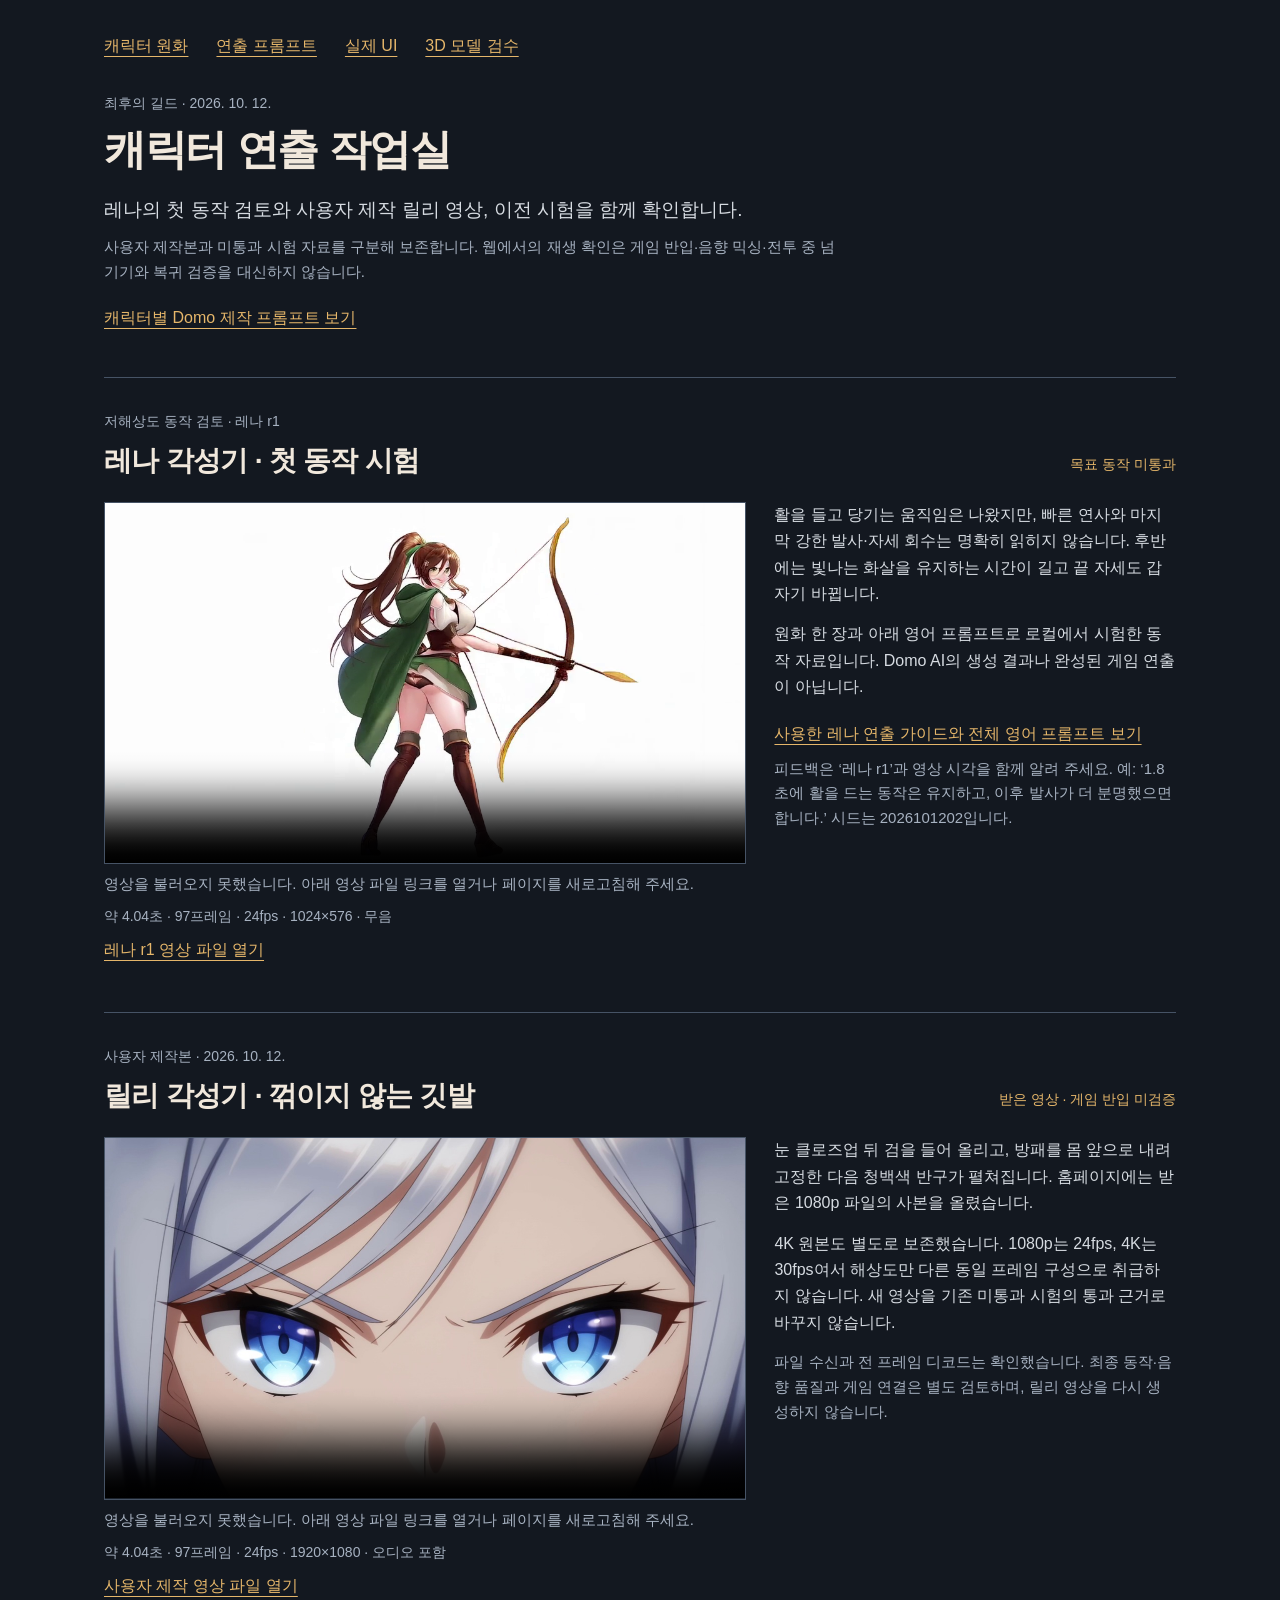
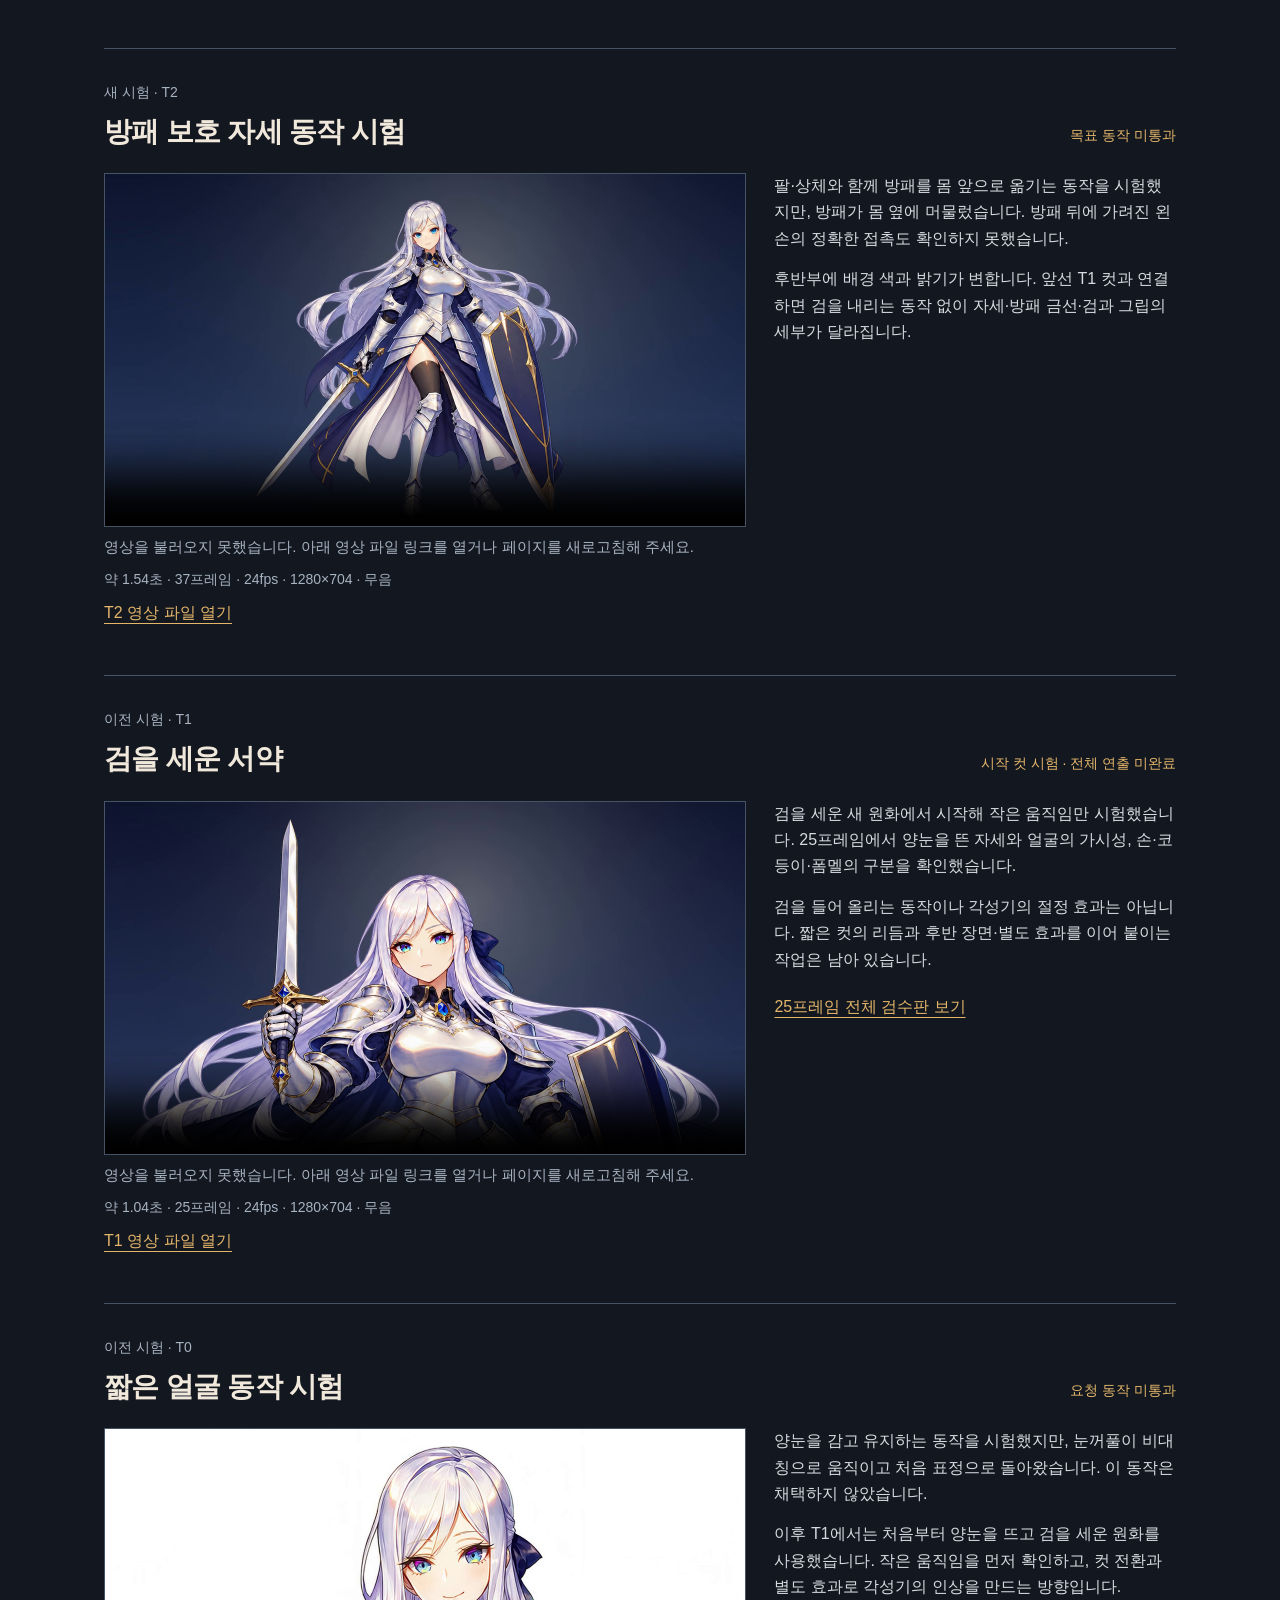
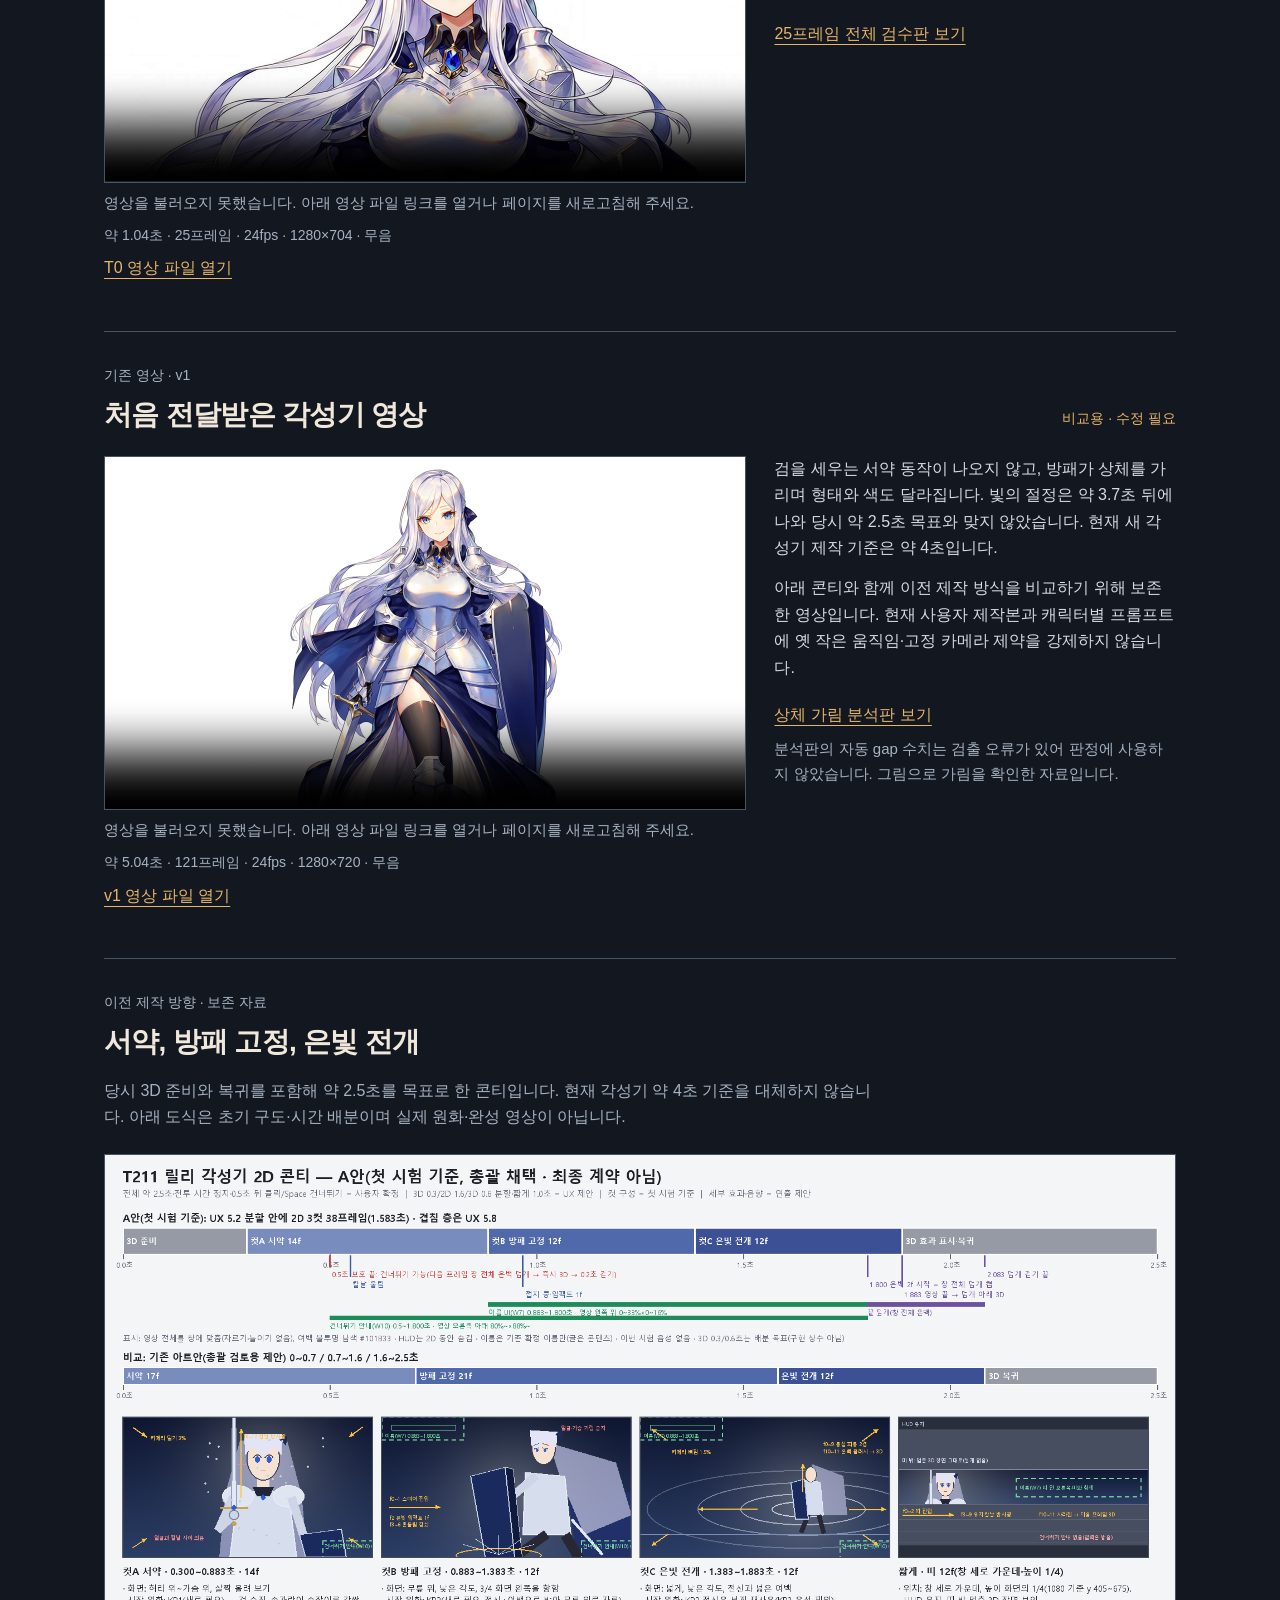
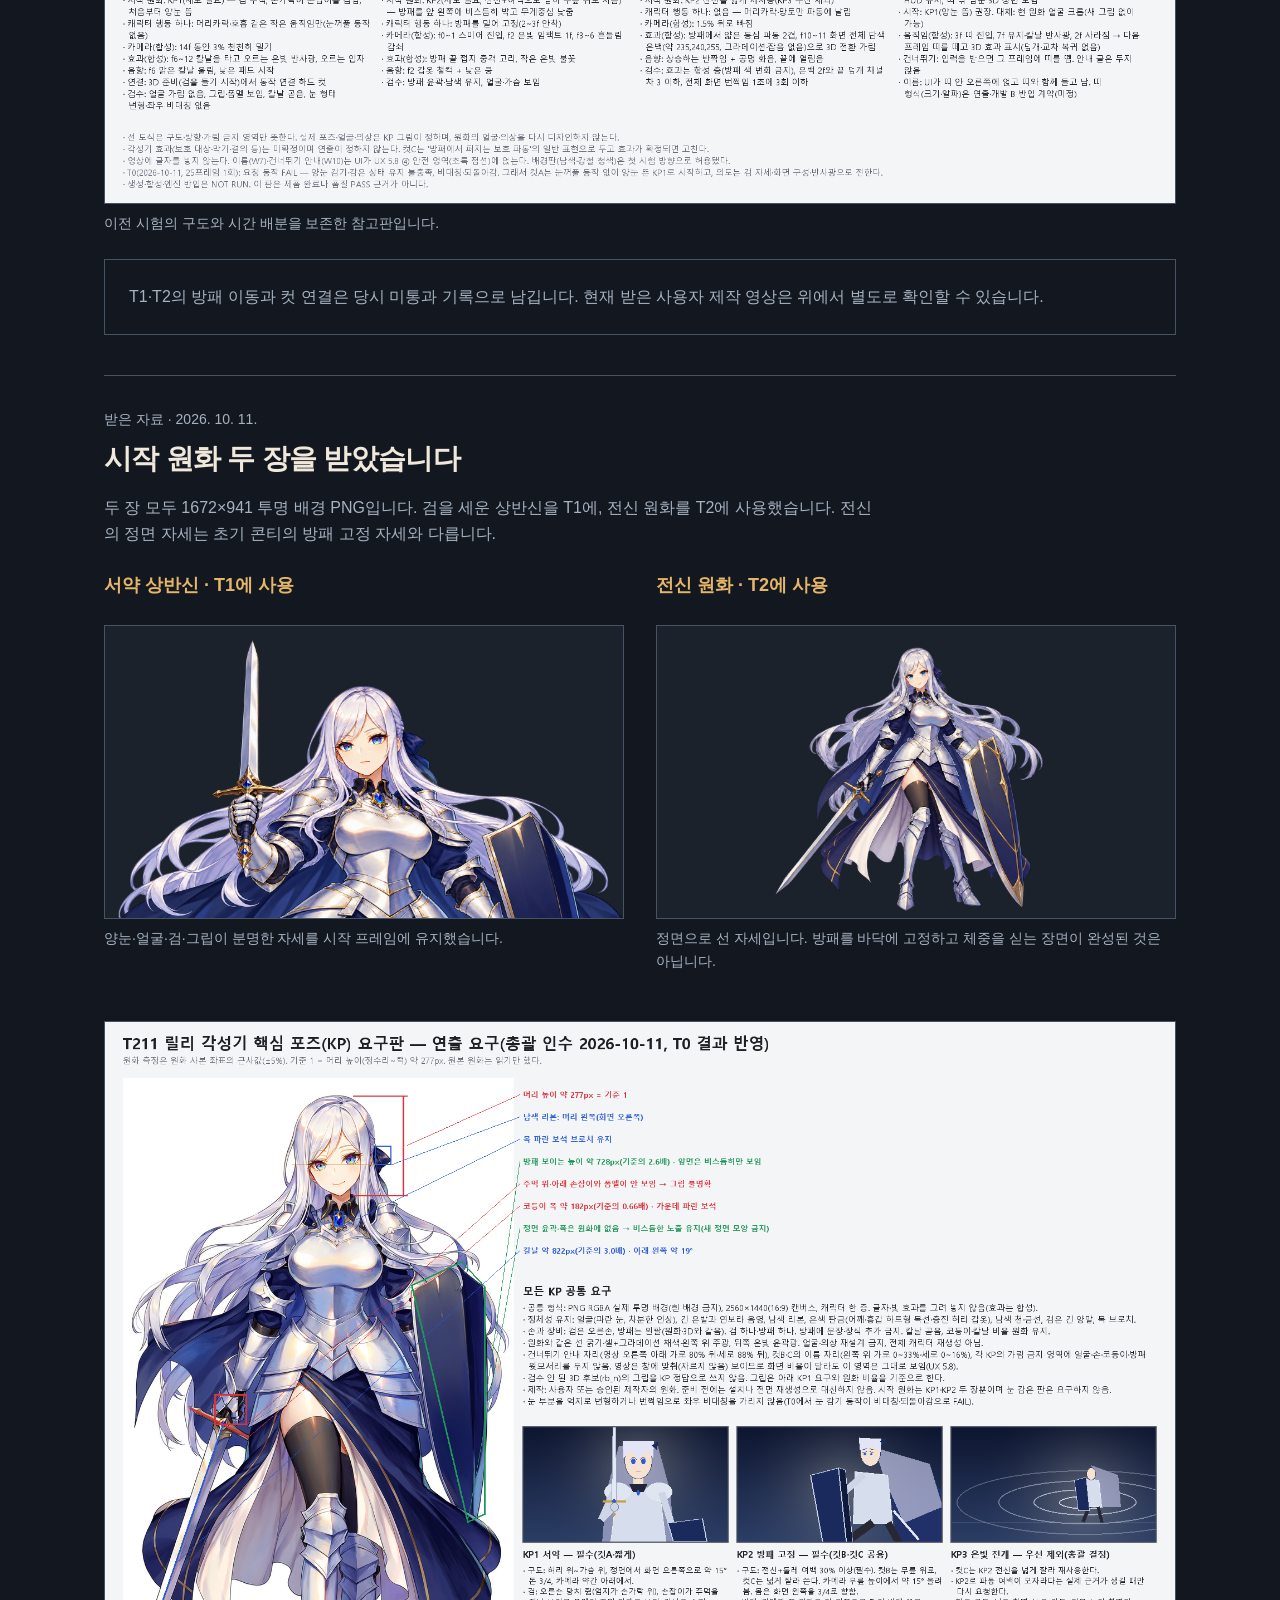
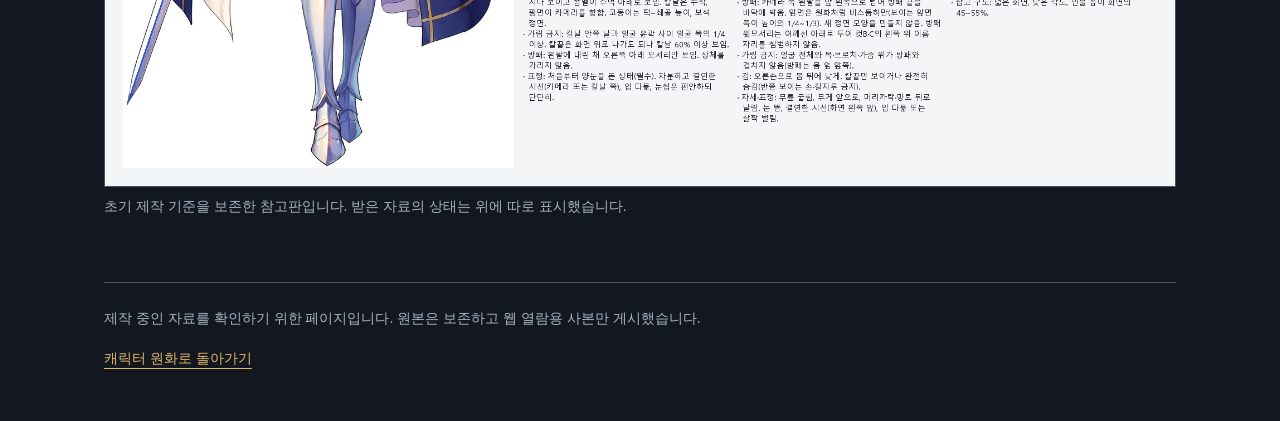
==== commit 4b49f203: "feat: 레나 첫 동작 검토 영상 게시" ====
--- a/cinematics/index.html
+++ b/cinematics/index.html
@@ -3,9 +3,9 @@
 <head>
   <meta charset="utf-8">
   <meta name="viewport" content="width=device-width, initial-scale=1">
-  <meta name="description" content="릴리 각성기의 사용자 제작 영상과 이전 동작 시험을 확인합니다. 캐릭터별 Domo 제작 프롬프트도 함께 제공합니다.">
+  <meta name="description" content="캐릭터별 2D 스킬 연출의 동작 검토 영상과 사용자 제작본을 확인합니다. 제작 프롬프트와 미통과 항목을 함께 제공합니다.">
   <meta name="theme-color" content="#131820">
-  <title>릴리 각성기 작업실 | 최후의 길드</title>
+  <title>캐릭터 연출 작업실 | 최후의 길드</title>
   <link rel="icon" href="data:,">
   <link rel="stylesheet" href="../models/review.css">
   <link rel="stylesheet" href="cinematics.css">
@@ -17,12 +17,29 @@
     <header class="page-header">
       <nav class="page-nav" aria-label="갤러리 이동"><a href="../">캐릭터 원화</a><a href="prompts/">연출 프롬프트</a><a href="../ui/">실제 UI</a><a href="../models/">3D 모델 검수</a></nav>
       <p class="eyebrow">최후의 길드 · 2026. 10. 12.</p>
-      <h1>릴리 각성기 작업실</h1>
-      <p class="intro">새로 전달받은 릴리 각성기 영상과 이전 동작 시험을 함께 확인합니다.</p>
+      <h1>캐릭터 연출 작업실</h1>
+      <p class="intro">레나의 첫 동작 검토와 사용자 제작 릴리 영상, 이전 시험을 함께 확인합니다.</p>
       <p class="note">사용자 제작본과 미통과 시험 자료를 구분해 보존합니다. 웹에서의 재생 확인은 게임 반입·음향 믹싱·전투 중 넘기기와 복귀 검증을 대신하지 않습니다.</p>
       <a class="section-link" href="prompts/">캐릭터별 Domo 제작 프롬프트 보기</a>
     </header>
     <main id="main">
+      <section class="work-section" aria-labelledby="rena-r1">
+        <div class="section-heading"><div><p class="eyebrow">저해상도 동작 검토 · 레나 r1</p><h2 id="rena-r1">레나 각성기 · 첫 동작 시험</h2></div><p class="status">목표 동작 미통과</p></div>
+        <div class="video-row">
+          <figure class="video-figure">
+            <video controls playsinline preload="metadata" poster="media/rena-r1-poster.png" src="media/rena-r1.mp4" width="1024" height="576" aria-label="레나 각성기 첫 저해상도 동작 검토 영상" aria-describedby="rena-r1-description" tabindex="0"></video>
+            <p class="media-status note" role="status">영상 정보를 불러오는 중입니다.</p>
+            <figcaption>약 4.04초 · 97프레임 · 24fps · 1024×576 · 무음</figcaption>
+            <a class="file-link" href="media/rena-r1.mp4">레나 r1 영상 파일 열기</a>
+          </figure>
+          <div class="video-notes" id="rena-r1-description">
+            <p>활을 들고 당기는 움직임은 나왔지만, 빠른 연사와 마지막 강한 발사·자세 회수는 명확히 읽히지 않습니다. 후반에는 빛나는 화살을 유지하는 시간이 길고 끝 자세도 갑자기 바뀝니다.</p>
+            <p>원화 한 장과 아래 영어 프롬프트로 로컬에서 시험한 동작 자료입니다. Domo AI의 생성 결과나 완성된 게임 연출이 아닙니다.</p>
+            <a class="section-link" href="prompts/#rena">사용한 레나 연출 가이드와 전체 영어 프롬프트 보기</a>
+            <p class="note">피드백은 ‘레나 r1’과 영상 시각을 함께 알려 주세요. 예: ‘1.8초에 활을 드는 동작은 유지하고, 이후 발사가 더 분명했으면 합니다.’ 시드는 2026101202입니다.</p>
+          </div>
+        </div>
+      </section>
       <section class="work-section" aria-labelledby="lily-user-title">
         <div class="section-heading"><div><p class="eyebrow">사용자 제작본 · 2026. 10. 12.</p><h2 id="lily-user-title">릴리 각성기 · 꺾이지 않는 깃발</h2></div><p class="status">받은 영상 · 게임 반입 미검증</p></div>
         <div class="video-row">
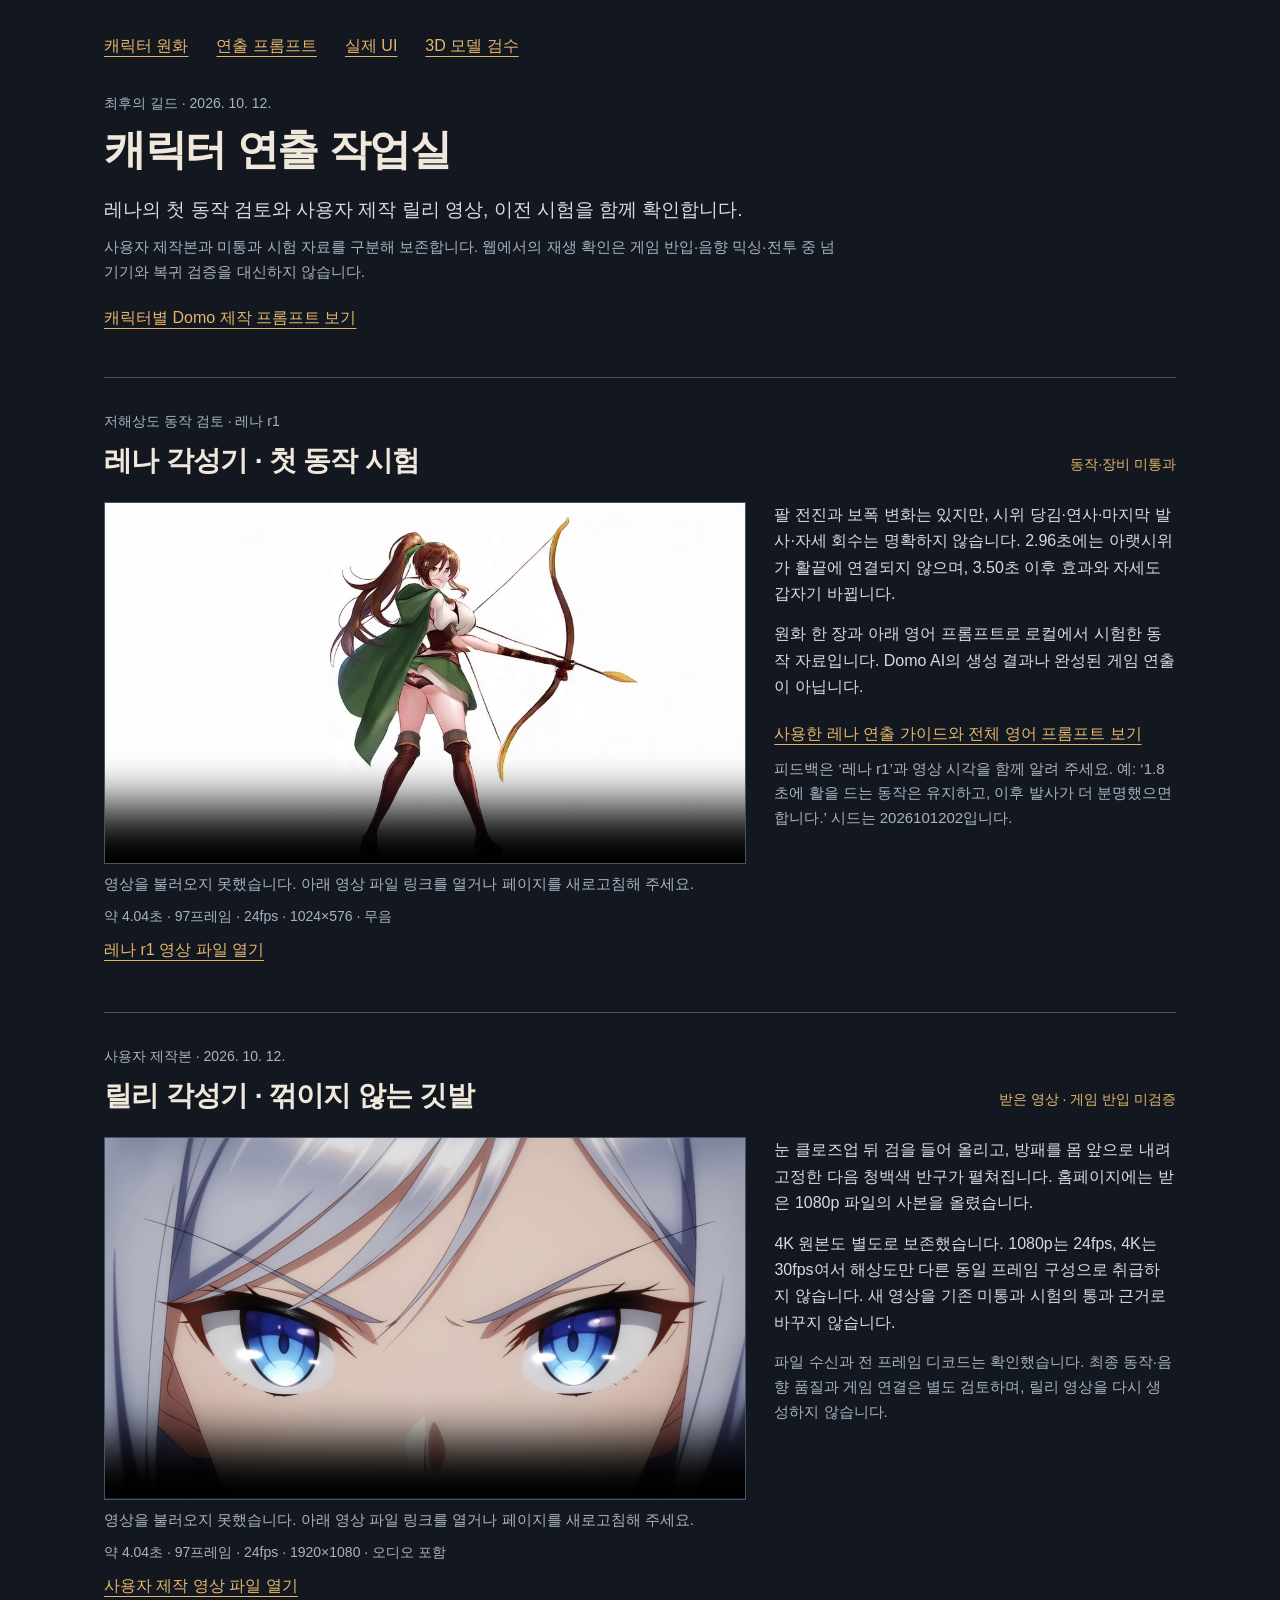
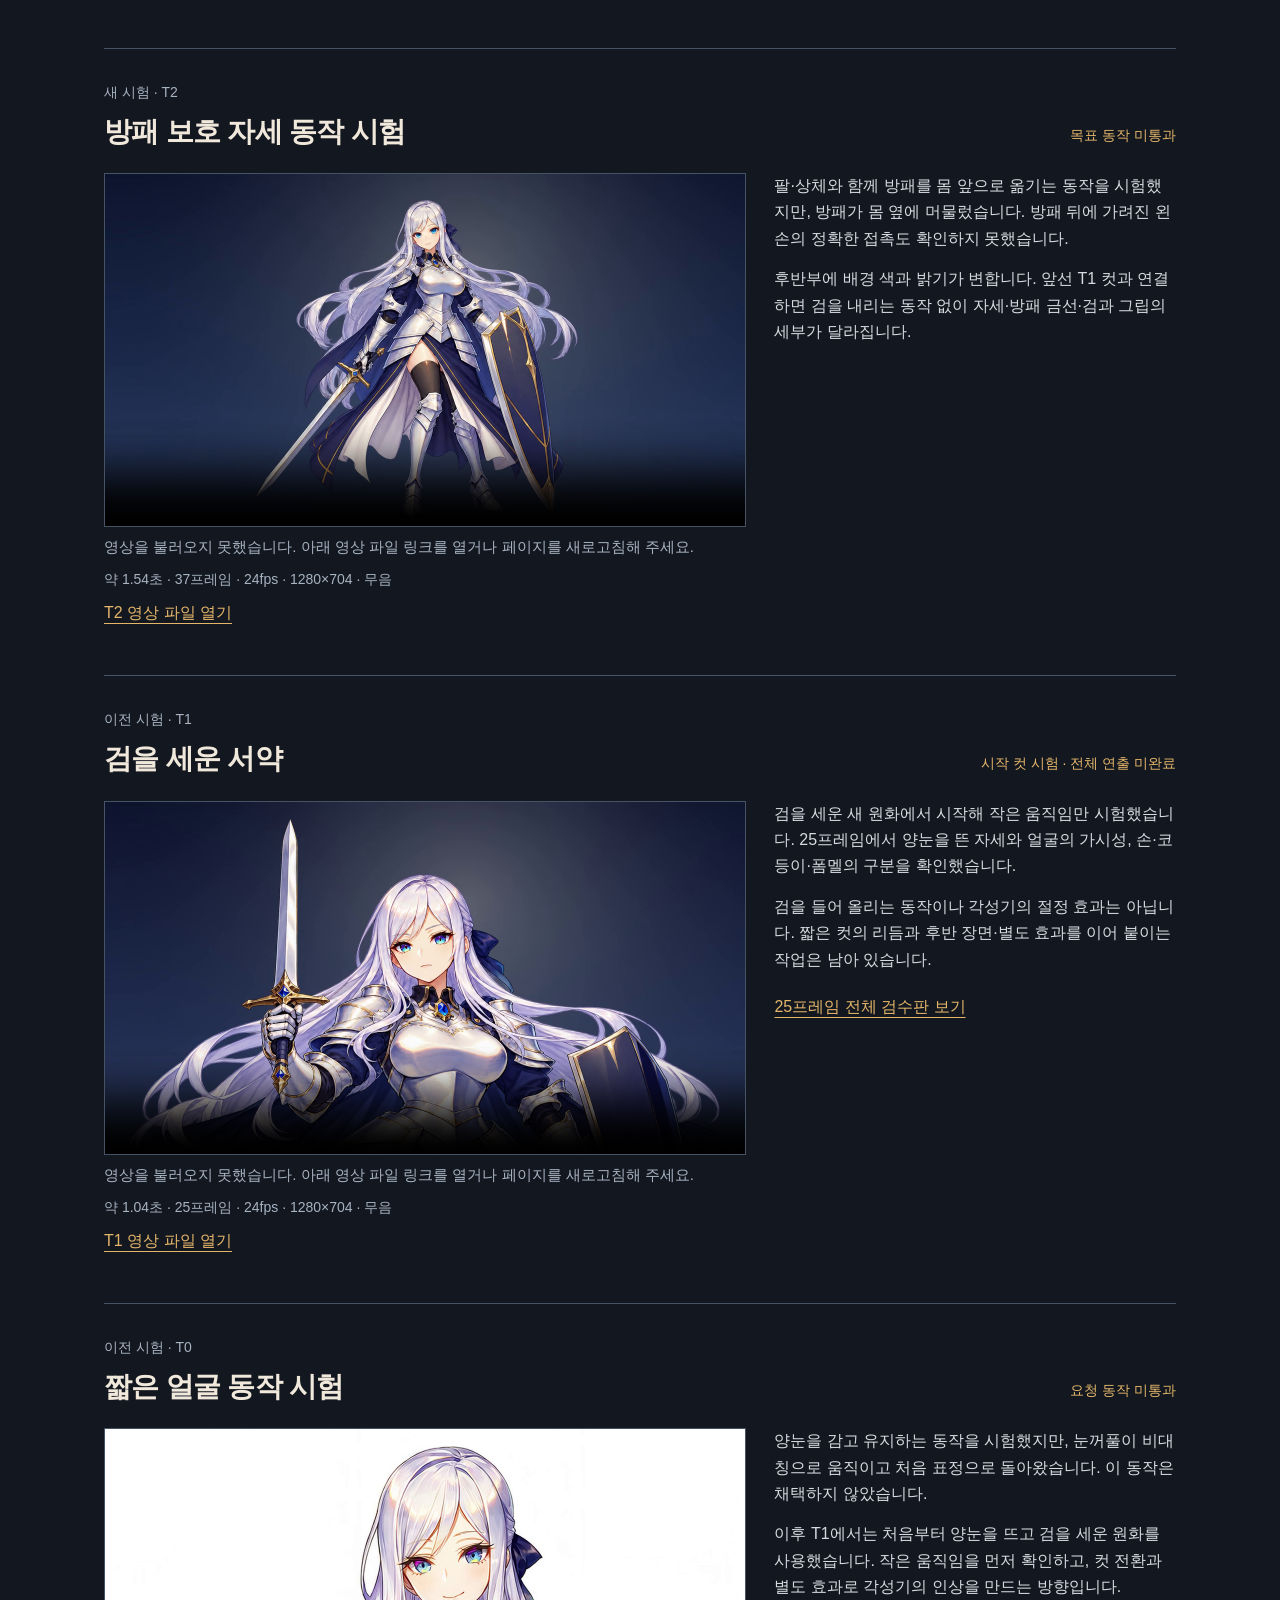
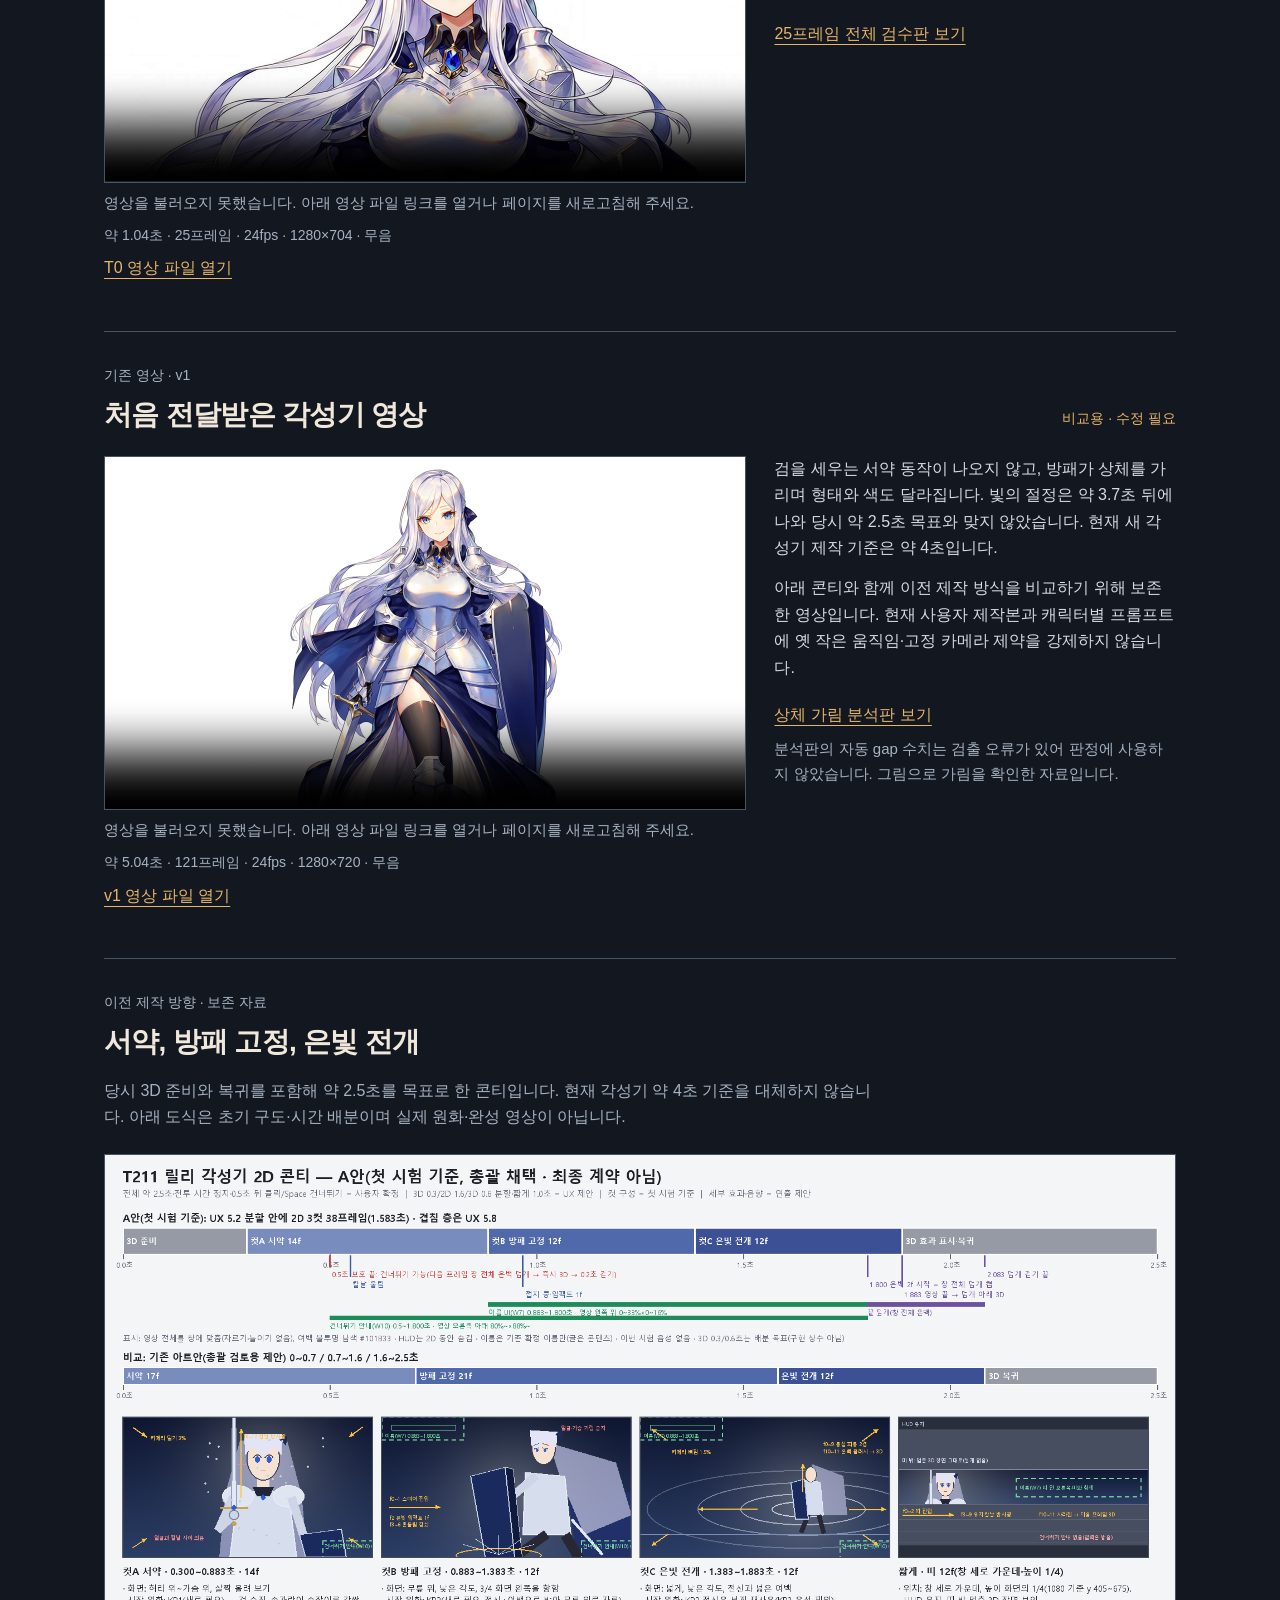
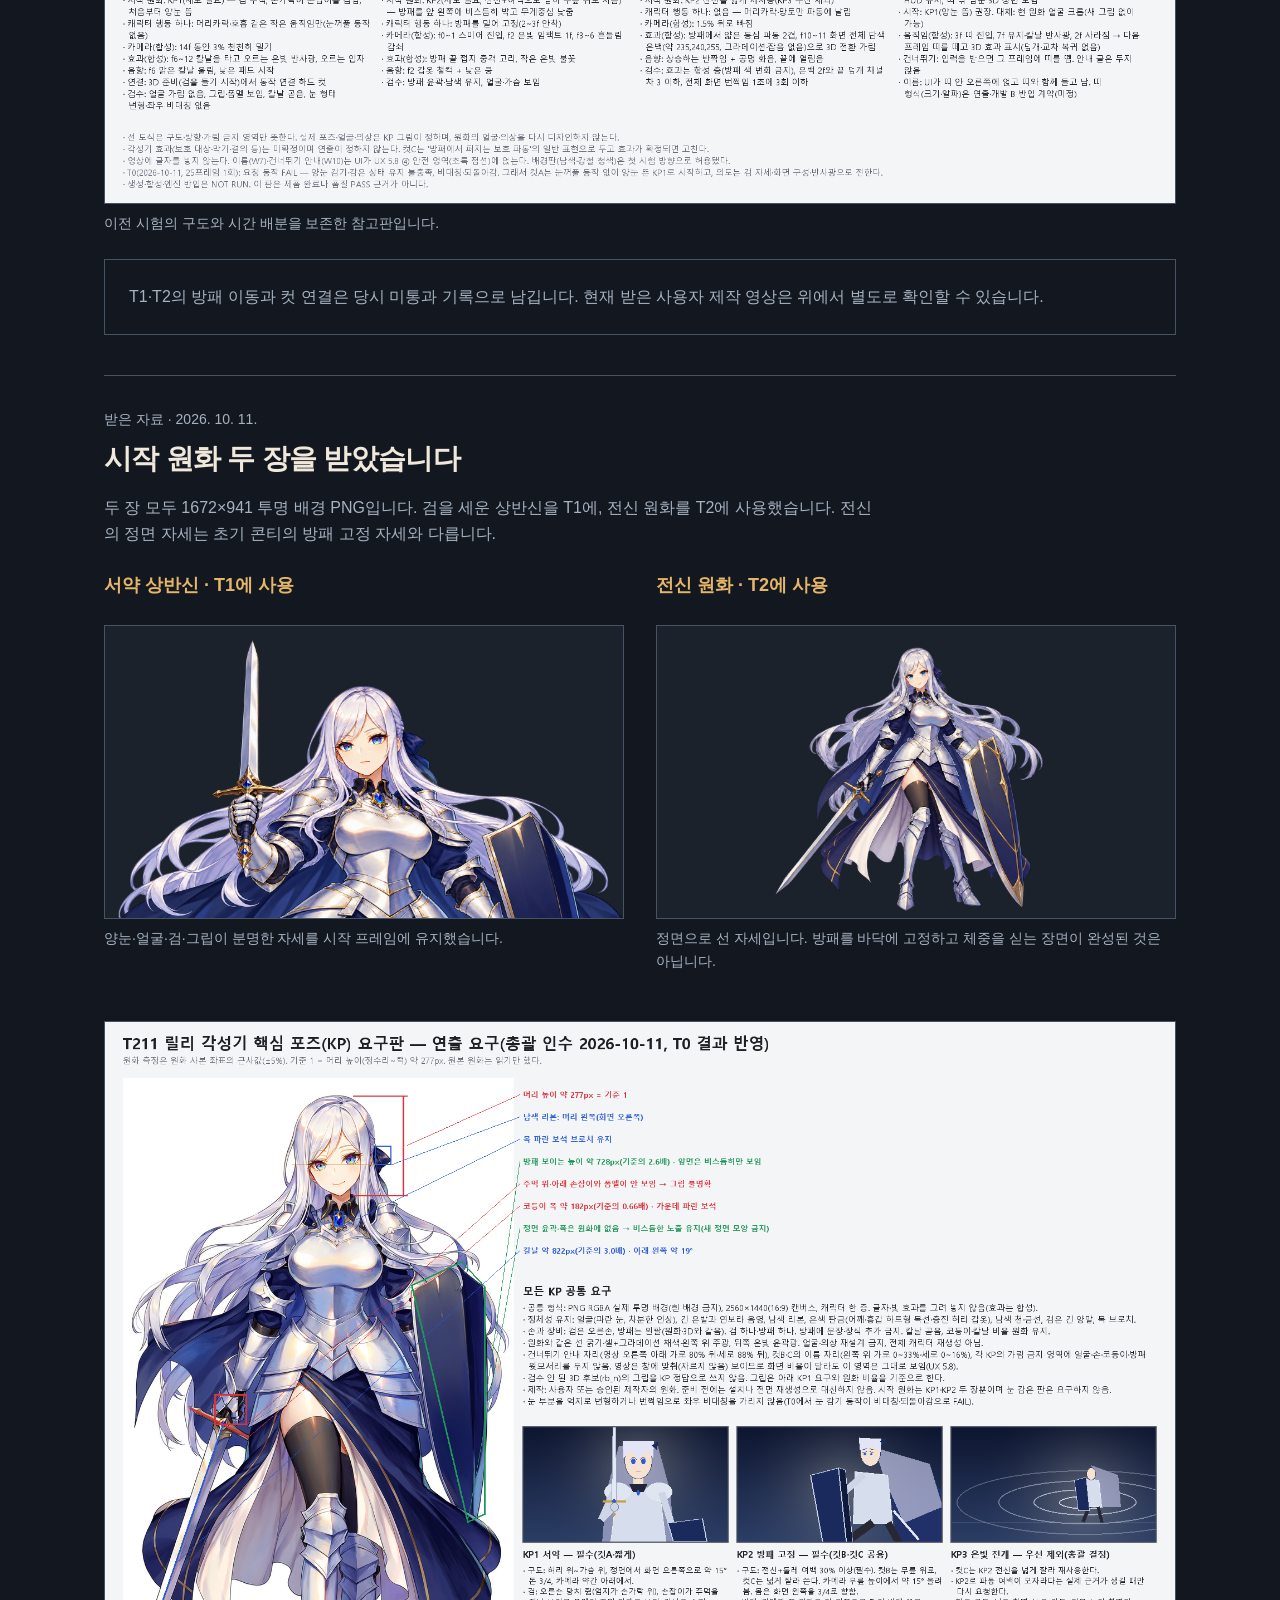
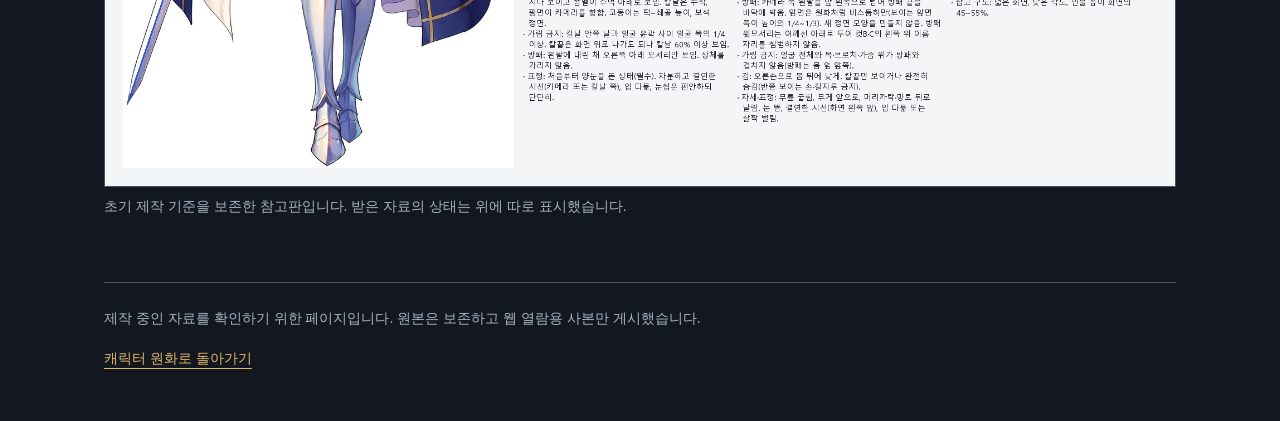
==== commit e182113c: "fix: 레나 검토 영상의 장비 결함 표시" ====
--- a/cinematics/index.html
+++ b/cinematics/index.html
@@ -24,7 +24,7 @@
     </header>
     <main id="main">
       <section class="work-section" aria-labelledby="rena-r1">
-        <div class="section-heading"><div><p class="eyebrow">저해상도 동작 검토 · 레나 r1</p><h2 id="rena-r1">레나 각성기 · 첫 동작 시험</h2></div><p class="status">목표 동작 미통과</p></div>
+        <div class="section-heading"><div><p class="eyebrow">저해상도 동작 검토 · 레나 r1</p><h2 id="rena-r1">레나 각성기 · 첫 동작 시험</h2></div><p class="status">동작·장비 미통과</p></div>
         <div class="video-row">
           <figure class="video-figure">
             <video controls playsinline preload="metadata" poster="media/rena-r1-poster.png" src="media/rena-r1.mp4" width="1024" height="576" aria-label="레나 각성기 첫 저해상도 동작 검토 영상" aria-describedby="rena-r1-description" tabindex="0"></video>
@@ -33,7 +33,7 @@
             <a class="file-link" href="media/rena-r1.mp4">레나 r1 영상 파일 열기</a>
           </figure>
           <div class="video-notes" id="rena-r1-description">
-            <p>활을 들고 당기는 움직임은 나왔지만, 빠른 연사와 마지막 강한 발사·자세 회수는 명확히 읽히지 않습니다. 후반에는 빛나는 화살을 유지하는 시간이 길고 끝 자세도 갑자기 바뀝니다.</p>
+            <p>팔 전진과 보폭 변화는 있지만, 시위 당김·연사·마지막 발사·자세 회수는 명확하지 않습니다. 2.96초에는 아랫시위가 활끝에 연결되지 않으며, 3.50초 이후 효과와 자세도 갑자기 바뀝니다.</p>
             <p>원화 한 장과 아래 영어 프롬프트로 로컬에서 시험한 동작 자료입니다. Domo AI의 생성 결과나 완성된 게임 연출이 아닙니다.</p>
             <a class="section-link" href="prompts/#rena">사용한 레나 연출 가이드와 전체 영어 프롬프트 보기</a>
             <p class="note">피드백은 ‘레나 r1’과 영상 시각을 함께 알려 주세요. 예: ‘1.8초에 활을 드는 동작은 유지하고, 이후 발사가 더 분명했으면 합니다.’ 시드는 2026101202입니다.</p>
